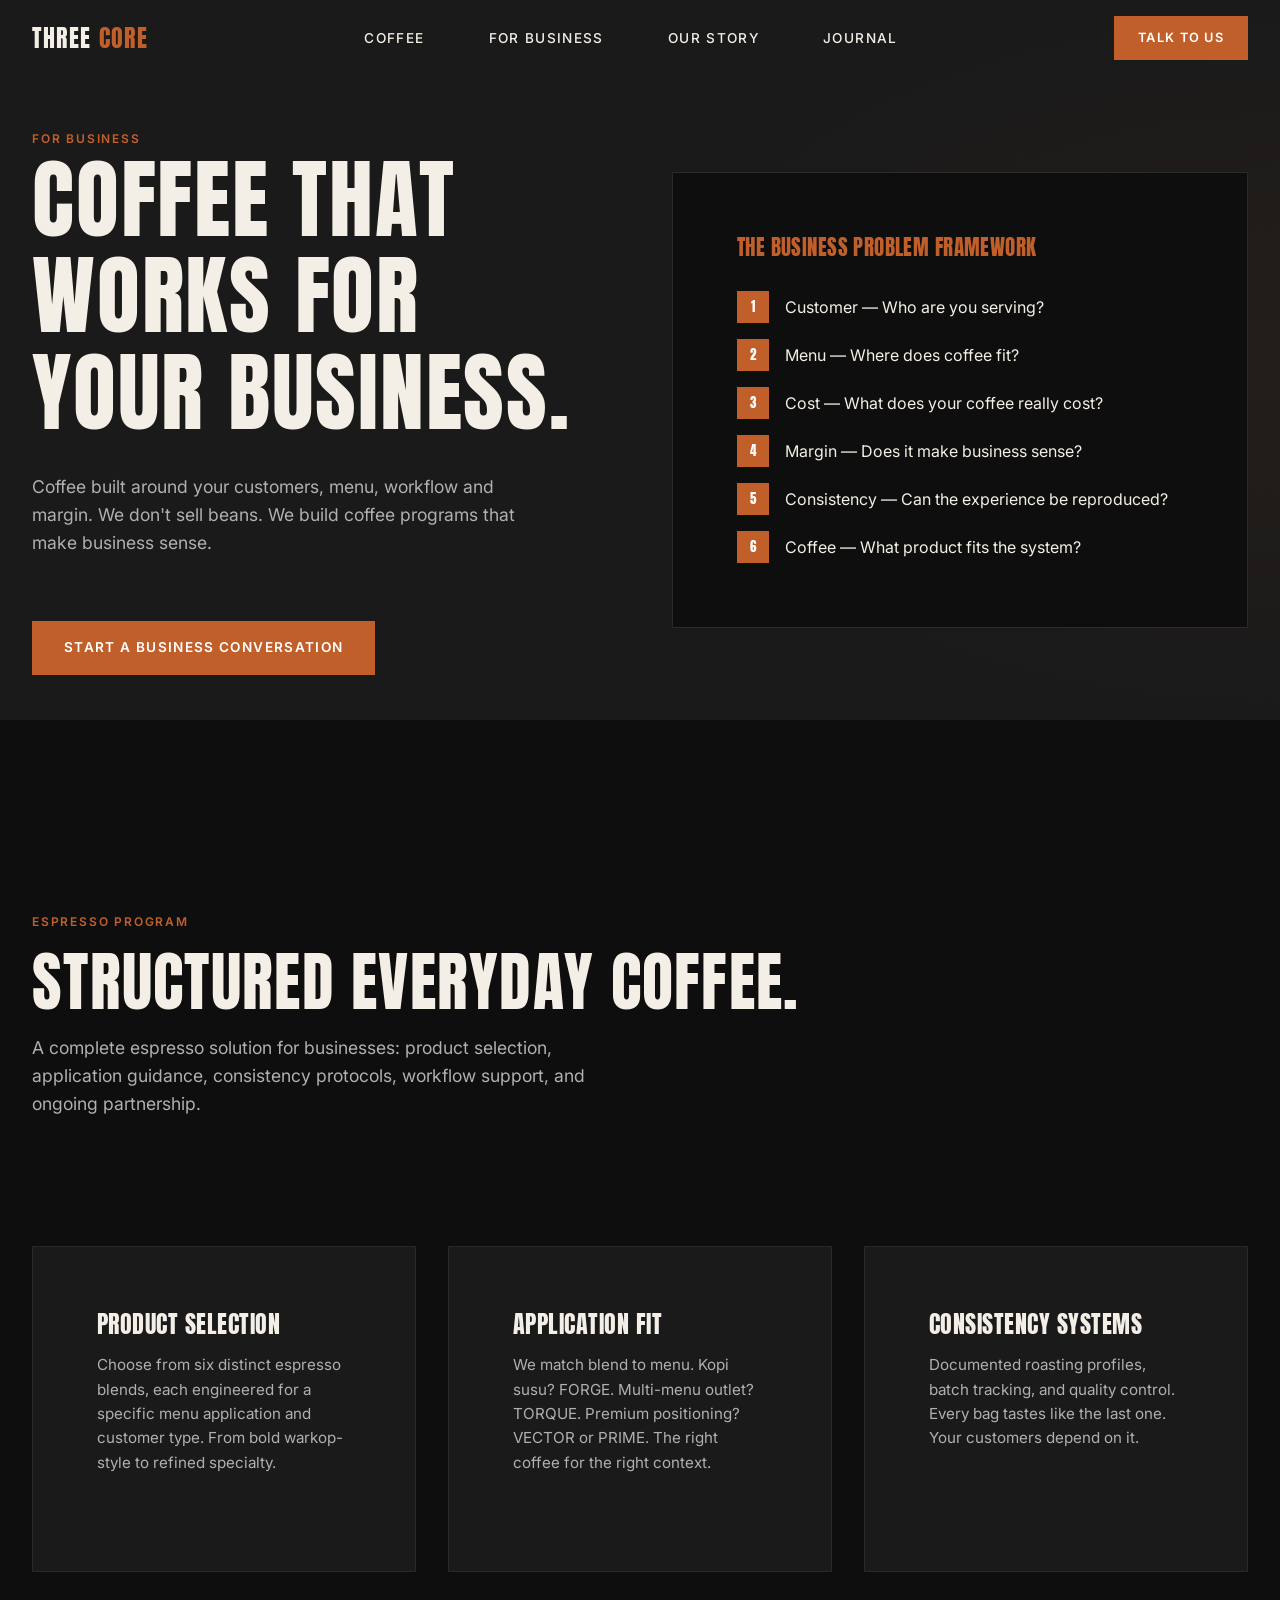
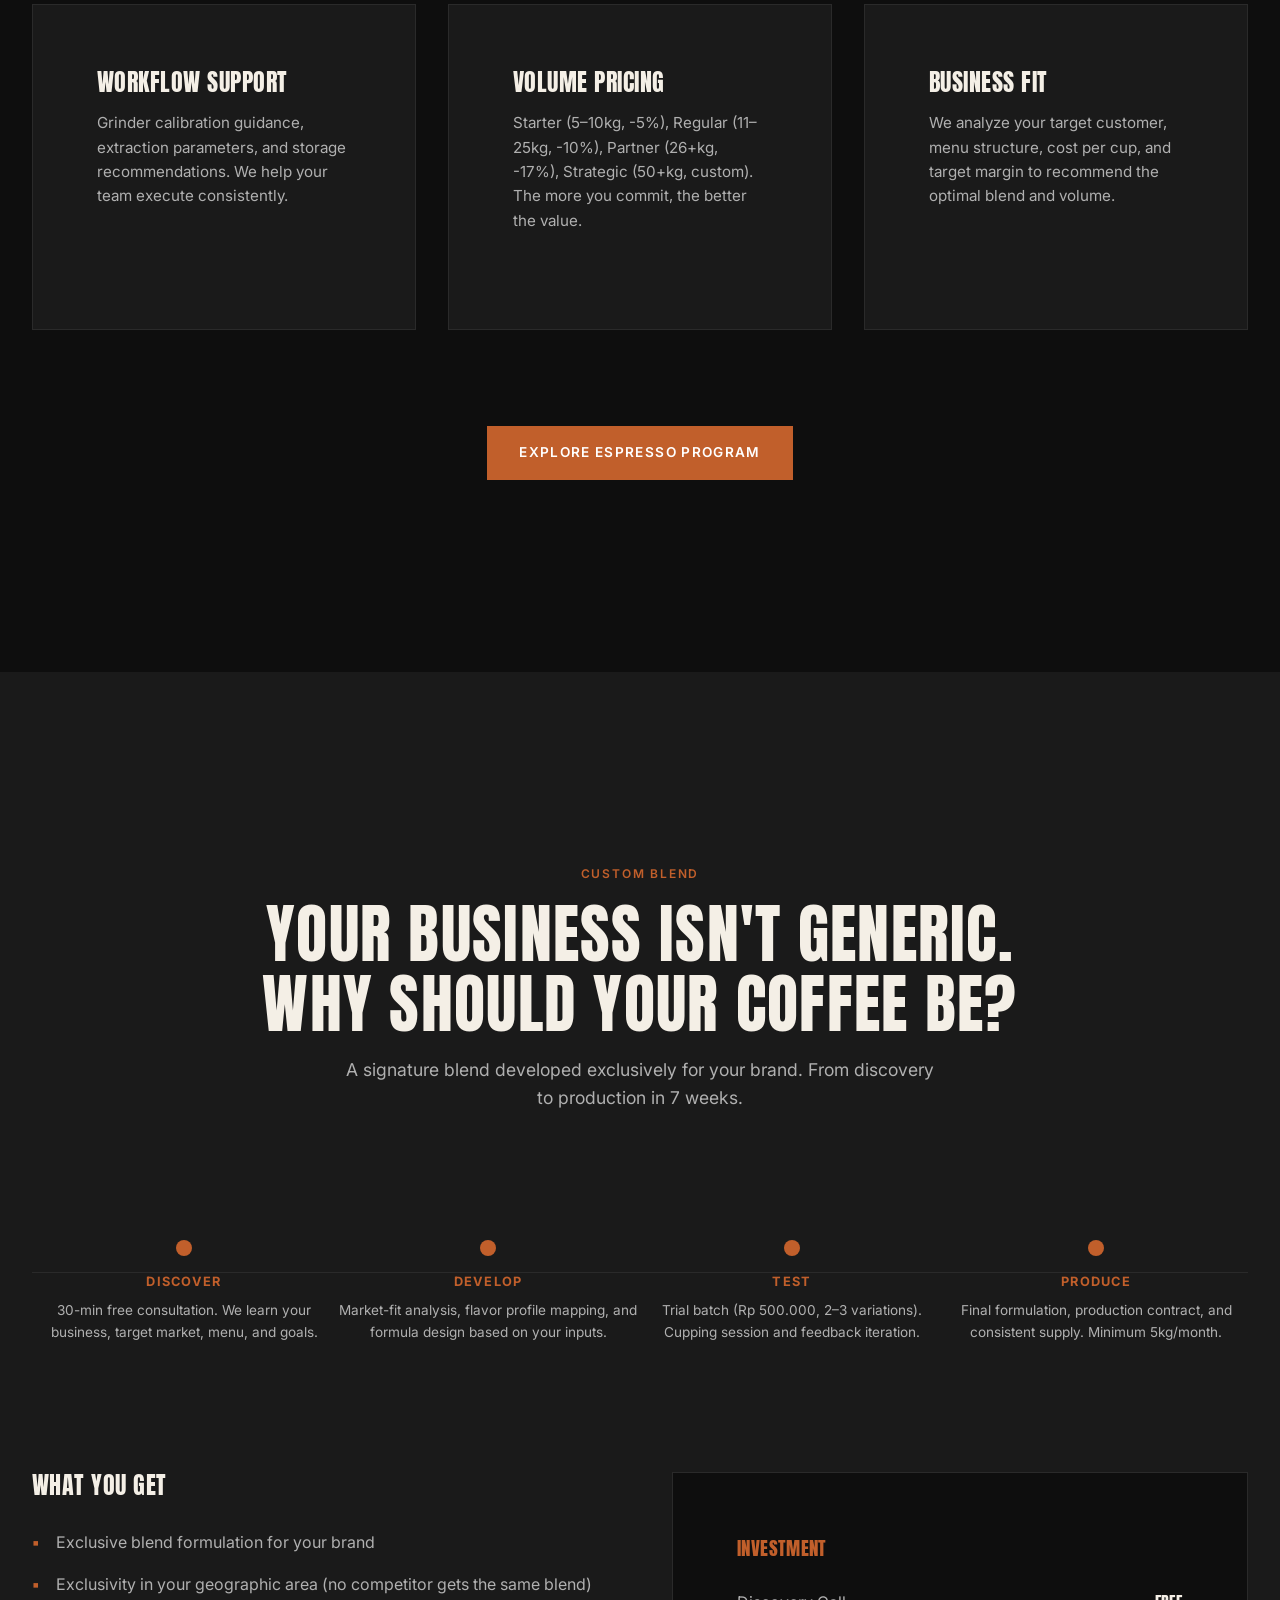
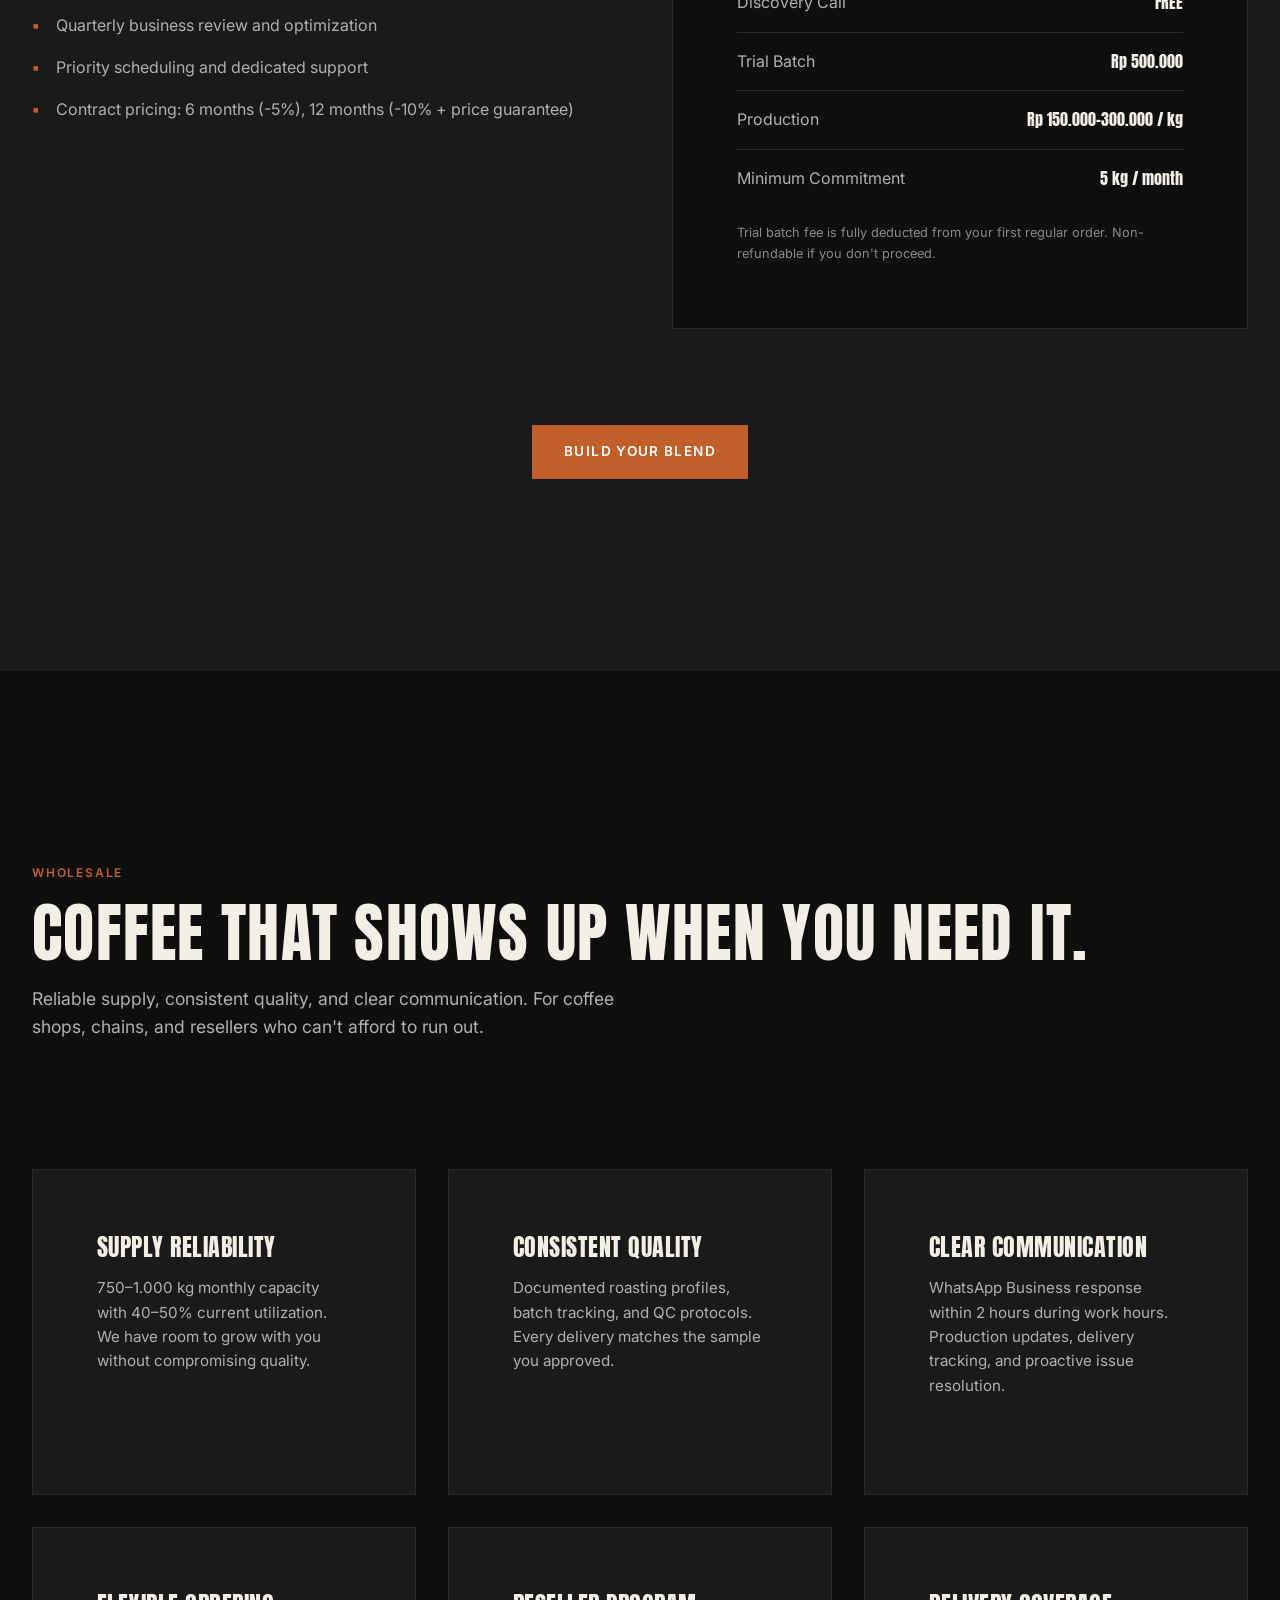
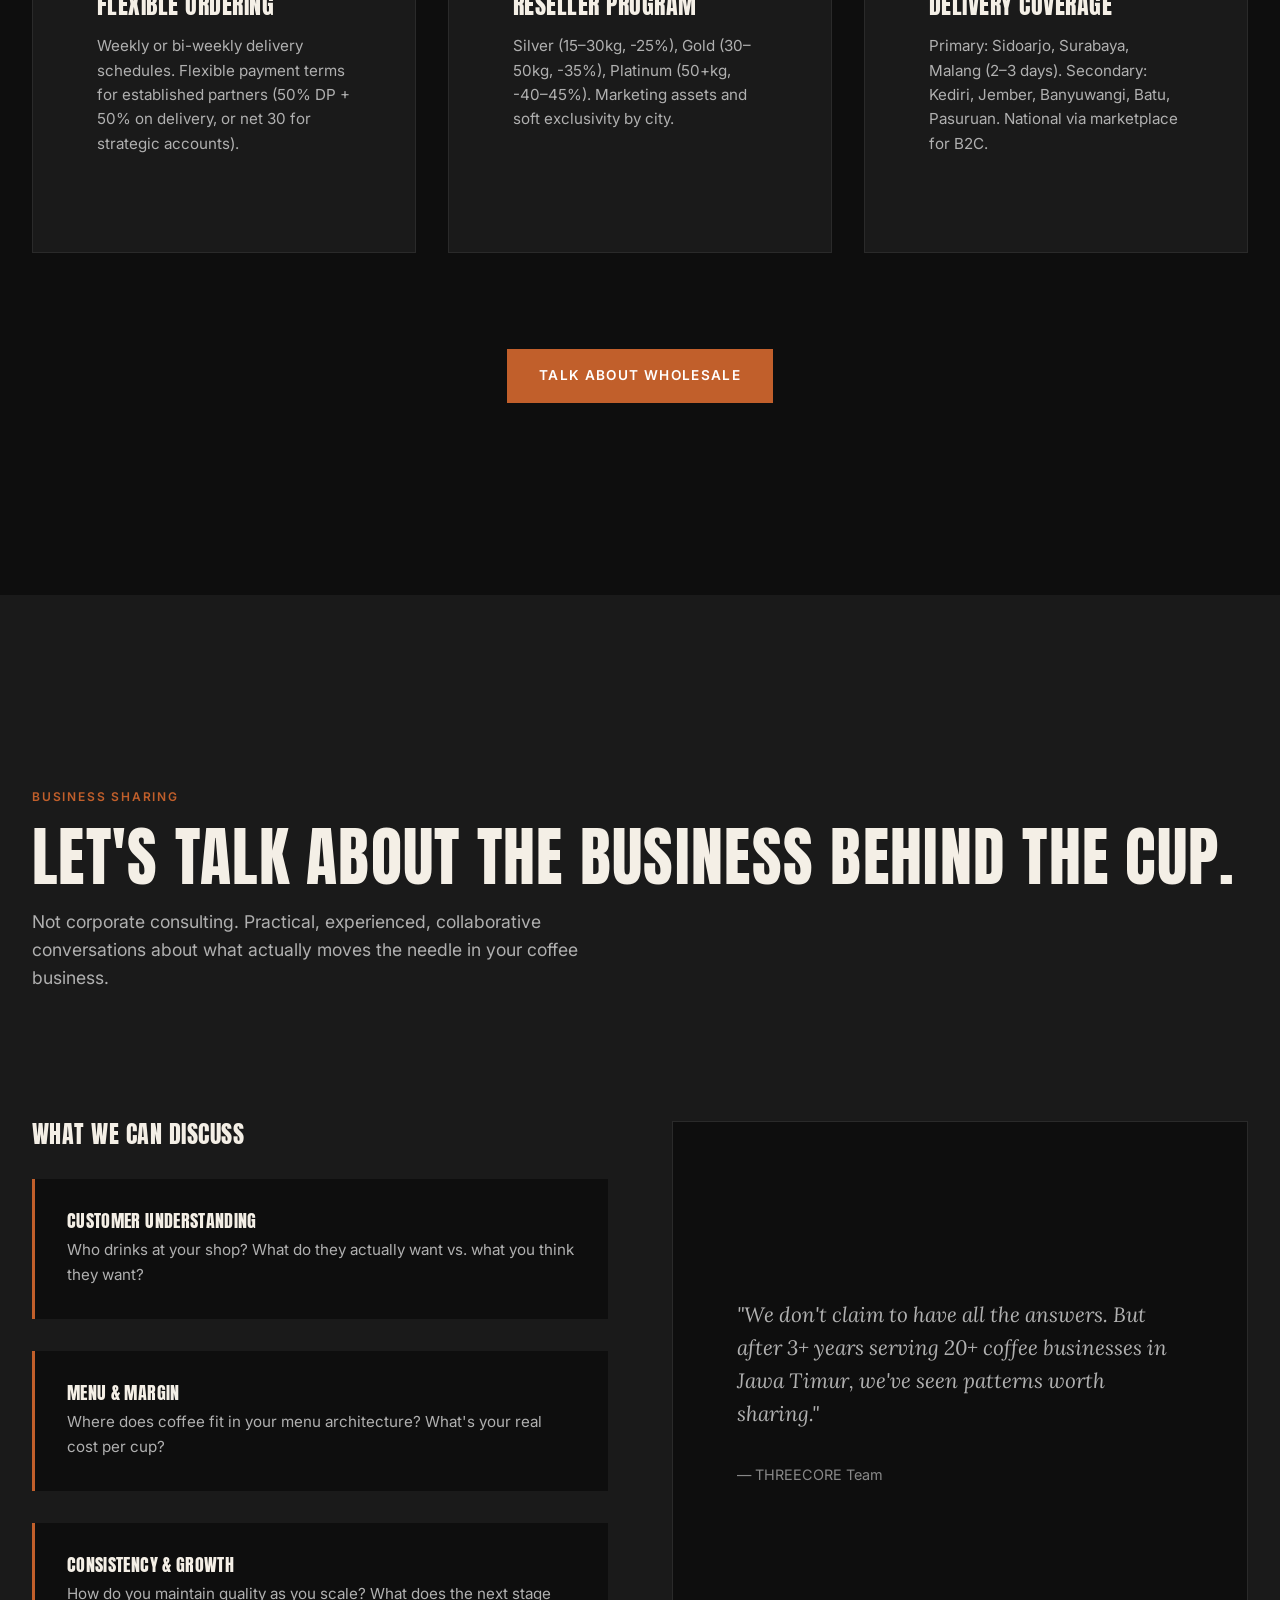
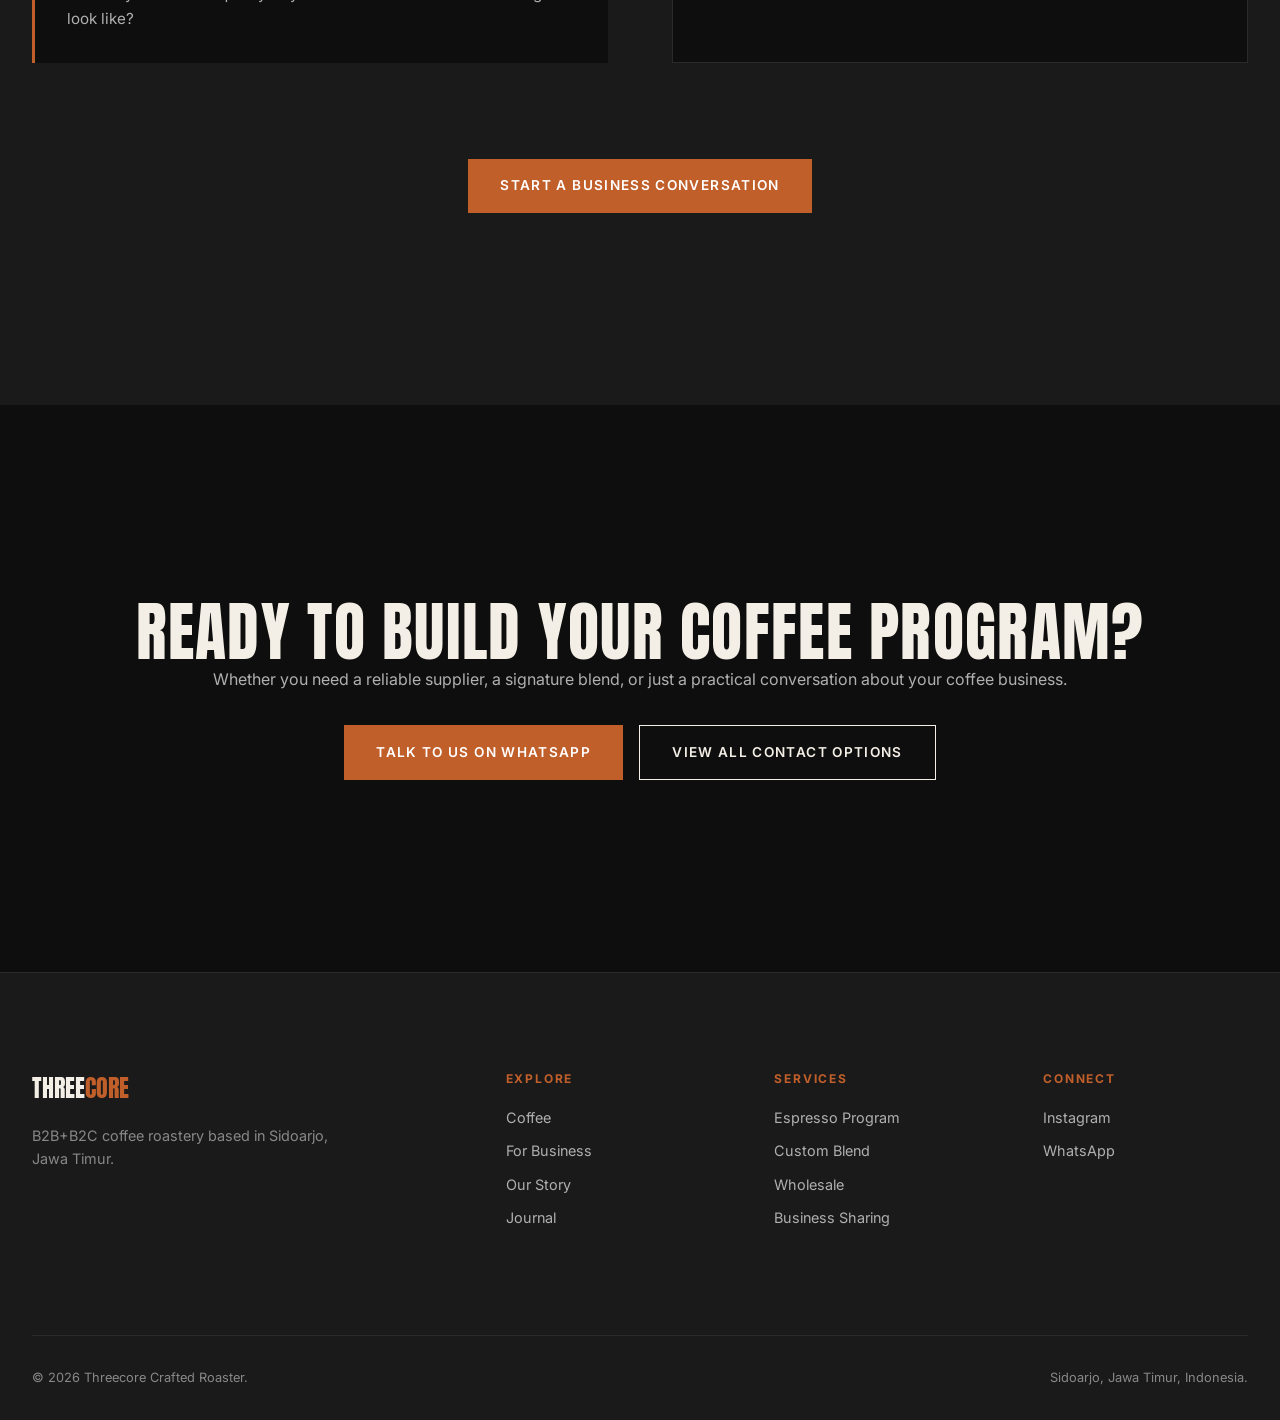
==== business.html @ 6f87ea41 "Add files via upload" ====
<!DOCTYPE html>
<html lang="id">
<head>
  <meta charset="UTF-8">
  <meta name="viewport" content="width=device-width, initial-scale=1.0">
  <meta name="description" content="THREECORE for Business: espresso programs, custom blends, wholesale, and business sharing. Coffee built around your customers, menu, and margin.">
  <title>For Business — THREECORE Crafted Roaster</title>
  <link rel="stylesheet" href="css/style.css">
</head>
<body>

  <nav class="nav">
    <div class="nav-inner">
      <a href="index.html" class="nav-logo">THREE<span>CORE</span></a>
      <ul class="nav-links">
        <li><a href="coffee.html">Coffee</a></li>
        <li><a href="business.html" class="active">For Business</a></li>
        <li><a href="story.html">Our Story</a></li>
        <li><a href="journal.html">Journal</a></li>
      </ul>
      <a href="contact.html" class="nav-cta">Talk to Us</a>
      <button class="nav-mobile-toggle" aria-label="Open menu">☰</button>
    </div>
  </nav>

  <div class="mobile-menu">
    <button class="mobile-close" aria-label="Close menu">✕</button>
    <a href="coffee.html">Coffee</a>
    <a href="business.html">For Business</a>
    <a href="story.html">Our Story</a>
    <a href="journal.html">Journal</a>
    <a href="contact.html">Talk to Us</a>
  </div>

  <section class="business-hero" style="min-height: 80vh; padding-top: 80px;">
    <div class="container">
      <div class="grid-2" style="align-items:center;">
        <div class="reveal">
          <span class="label">For Business</span>
          <h1 style="font-size: clamp(2.5rem, 7vw, 5.5rem); margin-bottom: var(--space-md);">COFFEE THAT WORKS FOR YOUR BUSINESS.</h1>
          <p style="color: var(--tcr-gray-light); font-size: 1.1rem; margin-bottom: var(--space-lg); max-width: 500px;">
            Coffee built around your customers, menu, workflow and margin. We don't sell beans. We build coffee programs that make business sense.
          </p>
          <a href="https://wa.me/6281234567890?text=Hi%20Threecore%2C%20I%20run%20a%20business%20and%20want%20to%20discuss%20coffee" class="btn btn-primary" target="_blank">Start a Business Conversation</a>
        </div>
        <div class="reveal reveal-delay-2">
          <div style="padding: var(--space-lg); background: var(--tcr-black); border: 1px solid var(--tcr-charcoal);">
            <h3 style="font-size: 1.3rem; margin-bottom: var(--space-md); color: var(--tcr-copper);">The Business Problem Framework</h3>
            <div style="display:flex; flex-direction:column; gap: var(--space-sm);">
              <div style="display:flex; align-items:center; gap: var(--space-sm);">
                <div style="width: 32px; height: 32px; background: var(--tcr-copper); display:flex; align-items:center; justify-content:center; font-family: var(--font-display); color: white; font-size: 0.8rem;">1</div>
                <span style="color: var(--tcr-cream);">Customer — Who are you serving?</span>
              </div>
              <div style="display:flex; align-items:center; gap: var(--space-sm);">
                <div style="width: 32px; height: 32px; background: var(--tcr-copper); display:flex; align-items:center; justify-content:center; font-family: var(--font-display); color: white; font-size: 0.8rem;">2</div>
                <span style="color: var(--tcr-cream);">Menu — Where does coffee fit?</span>
              </div>
              <div style="display:flex; align-items:center; gap: var(--space-sm);">
                <div style="width: 32px; height: 32px; background: var(--tcr-copper); display:flex; align-items:center; justify-content:center; font-family: var(--font-display); color: white; font-size: 0.8rem;">3</div>
                <span style="color: var(--tcr-cream);">Cost — What does your coffee really cost?</span>
              </div>
              <div style="display:flex; align-items:center; gap: var(--space-sm);">
                <div style="width: 32px; height: 32px; background: var(--tcr-copper); display:flex; align-items:center; justify-content:center; font-family: var(--font-display); color: white; font-size: 0.8rem;">4</div>
                <span style="color: var(--tcr-cream);">Margin — Does it make business sense?</span>
              </div>
              <div style="display:flex; align-items:center; gap: var(--space-sm);">
                <div style="width: 32px; height: 32px; background: var(--tcr-copper); display:flex; align-items:center; justify-content:center; font-family: var(--font-display); color: white; font-size: 0.8rem;">5</div>
                <span style="color: var(--tcr-cream);">Consistency — Can the experience be reproduced?</span>
              </div>
              <div style="display:flex; align-items:center; gap: var(--space-sm);">
                <div style="width: 32px; height: 32px; background: var(--tcr-copper); display:flex; align-items:center; justify-content:center; font-family: var(--font-display); color: white; font-size: 0.8rem;">6</div>
                <span style="color: var(--tcr-cream);">Coffee — What product fits the system?</span>
              </div>
            </div>
          </div>
        </div>
      </div>
    </div>
  </section>

  <section class="framework-section" id="espresso-program">
    <div class="container">
      <div class="section-header reveal">
        <span class="label">Espresso Program</span>
        <h2>STRUCTURED EVERYDAY COFFEE.</h2>
        <p>A complete espresso solution for businesses: product selection, application guidance, consistency protocols, workflow support, and ongoing partnership.</p>
      </div>
      <div class="grid-3">
        <div class="service-card reveal">
          <h3>Product Selection</h3>
          <p>Choose from six distinct espresso blends, each engineered for a specific menu application and customer type. From bold warkop-style to refined specialty.</p>
        </div>
        <div class="service-card reveal reveal-delay-1">
          <h3>Application Fit</h3>
          <p>We match blend to menu. Kopi susu? FORGE. Multi-menu outlet? TORQUE. Premium positioning? VECTOR or PRIME. The right coffee for the right context.</p>
        </div>
        <div class="service-card reveal reveal-delay-2">
          <h3>Consistency Systems</h3>
          <p>Documented roasting profiles, batch tracking, and quality control. Every bag tastes like the last one. Your customers depend on it.</p>
        </div>
        <div class="service-card reveal">
          <h3>Workflow Support</h3>
          <p>Grinder calibration guidance, extraction parameters, and storage recommendations. We help your team execute consistently.</p>
        </div>
        <div class="service-card reveal reveal-delay-1">
          <h3>Volume Pricing</h3>
          <p>Starter (5–10kg, -5%), Regular (11–25kg, -10%), Partner (26+kg, -17%), Strategic (50+kg, custom). The more you commit, the better the value.</p>
        </div>
        <div class="service-card reveal reveal-delay-2">
          <h3>Business Fit</h3>
          <p>We analyze your target customer, menu structure, cost per cup, and target margin to recommend the optimal blend and volume.</p>
        </div>
      </div>
      <div style="text-align:center; margin-top: var(--space-xl);">
        <a href="coffee.html#espresso" class="btn btn-primary">Explore Espresso Program</a>
      </div>
    </div>
  </section>

  <section class="customblend-section" id="custom-blend">
    <div class="container">
      <div class="section-header center reveal">
        <span class="label">Custom Blend</span>
        <h2>YOUR BUSINESS ISN'T GENERIC.<br>WHY SHOULD YOUR COFFEE BE?</h2>
        <p>A signature blend developed exclusively for your brand. From discovery to production in 7 weeks.</p>
      </div>
      <div class="process-timeline reveal">
        <div class="process-step">
          <div class="process-step-dot"></div>
          <h5>Discover</h5>
          <p>30-min free consultation. We learn your business, target market, menu, and goals.</p>
        </div>
        <div class="process-step">
          <div class="process-step-dot"></div>
          <h5>Develop</h5>
          <p>Market-fit analysis, flavor profile mapping, and formula design based on your inputs.</p>
        </div>
        <div class="process-step">
          <div class="process-step-dot"></div>
          <h5>Test</h5>
          <p>Trial batch (Rp 500.000, 2–3 variations). Cupping session and feedback iteration.</p>
        </div>
        <div class="process-step">
          <div class="process-step-dot"></div>
          <h5>Produce</h5>
          <p>Final formulation, production contract, and consistent supply. Minimum 5kg/month.</p>
        </div>
      </div>
      <div class="grid-2" style="margin-top: var(--space-2xl);">
        <div class="reveal">
          <h3 style="font-size: 1.5rem; margin-bottom: var(--space-md);">What You Get</h3>
          <ul style="list-style: none; display: flex; flex-direction: column; gap: var(--space-sm);">
            <li style="display: flex; align-items: flex-start; gap: var(--space-sm); color: var(--tcr-gray-light);">
              <span style="color: var(--tcr-copper); font-weight: 700;">▪</span>
              <span>Exclusive blend formulation for your brand</span>
            </li>
            <li style="display: flex; align-items: flex-start; gap: var(--space-sm); color: var(--tcr-gray-light);">
              <span style="color: var(--tcr-copper); font-weight: 700;">▪</span>
              <span>Exclusivity in your geographic area (no competitor gets the same blend)</span>
            </li>
            <li style="display: flex; align-items: flex-start; gap: var(--space-sm); color: var(--tcr-gray-light);">
              <span style="color: var(--tcr-copper); font-weight: 700;">▪</span>
              <span>Quarterly business review and optimization</span>
            </li>
            <li style="display: flex; align-items: flex-start; gap: var(--space-sm); color: var(--tcr-gray-light);">
              <span style="color: var(--tcr-copper); font-weight: 700;">▪</span>
              <span>Priority scheduling and dedicated support</span>
            </li>
            <li style="display: flex; align-items: flex-start; gap: var(--space-sm); color: var(--tcr-gray-light);">
              <span style="color: var(--tcr-copper); font-weight: 700;">▪</span>
              <span>Contract pricing: 6 months (-5%), 12 months (-10% + price guarantee)</span>
            </li>
          </ul>
        </div>
        <div class="reveal reveal-delay-1">
          <div style="padding: var(--space-lg); background: var(--tcr-black); border: 1px solid var(--tcr-charcoal);">
            <h4 style="font-size: 1.2rem; margin-bottom: var(--space-sm); color: var(--tcr-copper);">Investment</h4>
            <div style="margin-bottom: var(--space-sm);">
              <div style="display:flex; justify-content:space-between; padding: var(--space-sm) 0; border-bottom: 1px solid var(--tcr-charcoal);">
                <span style="color: var(--tcr-gray-light);">Discovery Call</span>
                <span style="font-family: var(--font-display); color: var(--tcr-cream);">FREE</span>
              </div>
              <div style="display:flex; justify-content:space-between; padding: var(--space-sm) 0; border-bottom: 1px solid var(--tcr-charcoal);">
                <span style="color: var(--tcr-gray-light);">Trial Batch</span>
                <span style="font-family: var(--font-display); color: var(--tcr-cream);">Rp 500.000</span>
              </div>
              <div style="display:flex; justify-content:space-between; padding: var(--space-sm) 0; border-bottom: 1px solid var(--tcr-charcoal);">
                <span style="color: var(--tcr-gray-light);">Production</span>
                <span style="font-family: var(--font-display); color: var(--tcr-cream);">Rp 150.000–300.000 / kg</span>
              </div>
              <div style="display:flex; justify-content:space-between; padding: var(--space-sm) 0;">
                <span style="color: var(--tcr-gray-light);">Minimum Commitment</span>
                <span style="font-family: var(--font-display); color: var(--tcr-cream);">5 kg / month</span>
              </div>
            </div>
            <p style="font-size: 0.8rem; color: var(--tcr-gray);">Trial batch fee is fully deducted from your first regular order. Non-refundable if you don't proceed.</p>
          </div>
        </div>
      </div>
      <div style="text-align:center; margin-top: var(--space-xl);">
        <a href="https://wa.me/6281234567890?text=Hi%20Threecore%2C%20I%20want%20to%20discuss%20custom%20blend" class="btn btn-primary" target="_blank">Build Your Blend</a>
      </div>
    </div>
  </section>

  <section class="framework-section" id="wholesale">
    <div class="container">
      <div class="section-header reveal">
        <span class="label">Wholesale</span>
        <h2>COFFEE THAT SHOWS UP WHEN YOU NEED IT.</h2>
        <p>Reliable supply, consistent quality, and clear communication. For coffee shops, chains, and resellers who can't afford to run out.</p>
      </div>
      <div class="grid-3">
        <div class="service-card reveal">
          <h3>Supply Reliability</h3>
          <p>750–1.000 kg monthly capacity with 40–50% current utilization. We have room to grow with you without compromising quality.</p>
        </div>
        <div class="service-card reveal reveal-delay-1">
          <h3>Consistent Quality</h3>
          <p>Documented roasting profiles, batch tracking, and QC protocols. Every delivery matches the sample you approved.</p>
        </div>
        <div class="service-card reveal reveal-delay-2">
          <h3>Clear Communication</h3>
          <p>WhatsApp Business response within 2 hours during work hours. Production updates, delivery tracking, and proactive issue resolution.</p>
        </div>
        <div class="service-card reveal">
          <h3>Flexible Ordering</h3>
          <p>Weekly or bi-weekly delivery schedules. Flexible payment terms for established partners (50% DP + 50% on delivery, or net 30 for strategic accounts).</p>
        </div>
        <div class="service-card reveal reveal-delay-1">
          <h3>Reseller Program</h3>
          <p>Silver (15–30kg, -25%), Gold (30–50kg, -35%), Platinum (50+kg, -40–45%). Marketing assets and soft exclusivity by city.</p>
        </div>
        <div class="service-card reveal reveal-delay-2">
          <h3>Delivery Coverage</h3>
          <p>Primary: Sidoarjo, Surabaya, Malang (2–3 days). Secondary: Kediri, Jember, Banyuwangi, Batu, Pasuruan. National via marketplace for B2C.</p>
        </div>
      </div>
      <div style="text-align:center; margin-top: var(--space-xl);">
        <a href="https://wa.me/6281234567890?text=Hi%20Threecore%2C%20I%20want%20to%20discuss%20wholesale" class="btn btn-primary" target="_blank">Talk About Wholesale</a>
      </div>
    </div>
  </section>

  <section class="framework-section" style="background: var(--tcr-black-soft);" id="business-sharing">
    <div class="container">
      <div class="section-header reveal">
        <span class="label">Business Sharing</span>
        <h2>LET'S TALK ABOUT THE BUSINESS BEHIND THE CUP.</h2>
        <p>Not corporate consulting. Practical, experienced, collaborative conversations about what actually moves the needle in your coffee business.</p>
      </div>
      <div class="grid-2">
        <div class="reveal">
          <h3 style="font-size: 1.5rem; margin-bottom: var(--space-md);">What We Can Discuss</h3>
          <div style="display:flex; flex-direction:column; gap: var(--space-md);">
            <div style="padding: var(--space-md); background: var(--tcr-black); border-left: 3px solid var(--tcr-copper);">
              <h4 style="font-size: 1.1rem; margin-bottom: 0.5rem;">Customer Understanding</h4>
              <p style="color: var(--tcr-gray-light); font-size: 0.95rem;">Who drinks at your shop? What do they actually want vs. what you think they want?</p>
            </div>
            <div style="padding: var(--space-md); background: var(--tcr-black); border-left: 3px solid var(--tcr-copper);">
              <h4 style="font-size: 1.1rem; margin-bottom: 0.5rem;">Menu & Margin</h4>
              <p style="color: var(--tcr-gray-light); font-size: 0.95rem;">Where does coffee fit in your menu architecture? What's your real cost per cup?</p>
            </div>
            <div style="padding: var(--space-md); background: var(--tcr-black); border-left: 3px solid var(--tcr-copper);">
              <h4 style="font-size: 1.1rem; margin-bottom: 0.5rem;">Consistency & Growth</h4>
              <p style="color: var(--tcr-gray-light); font-size: 0.95rem;">How do you maintain quality as you scale? What does the next stage look like?</p>
            </div>
          </div>
        </div>
        <div class="reveal reveal-delay-1">
          <div style="padding: var(--space-lg); background: var(--tcr-black); border: 1px solid var(--tcr-charcoal); height: 100%; display: flex; flex-direction: column; justify-content: center;">
            <p class="font-accent" style="font-size: 1.3rem; color: var(--tcr-gray-light); margin-bottom: var(--space-md);">
              "We don't claim to have all the answers. But after 3+ years serving 20+ coffee businesses in Jawa Timur, we've seen patterns worth sharing."
            </p>
            <p style="color: var(--tcr-gray); font-size: 0.9rem;">— THREECORE Team</p>
          </div>
        </div>
      </div>
      <div style="text-align:center; margin-top: var(--space-xl);">
        <a href="https://wa.me/6281234567890?text=Hi%20Threecore%2C%20I%20want%20to%20have%20a%20business%20sharing%20conversation" class="btn btn-primary" target="_blank">Start a Business Conversation</a>
      </div>
    </div>
  </section>

  <section class="contact-section section-sm">
    <div class="container" style="text-align:center;">
      <h2 class="reveal">READY TO BUILD YOUR COFFEE PROGRAM?</h2>
      <p class="reveal" style="color: var(--tcr-gray-light); margin-bottom: var(--space-md);">Whether you need a reliable supplier, a signature blend, or just a practical conversation about your coffee business.</p>
      <div class="btn-group reveal" style="justify-content:center;">
        <a href="https://wa.me/6281234567890?text=Hi%20Threecore%2C%20I%20run%20a%20business" class="btn btn-primary" target="_blank">Talk to Us on WhatsApp</a>
        <a href="contact.html" class="btn btn-secondary">View All Contact Options</a>
      </div>
    </div>
  </section>

  <footer class="footer">
    <div class="container">
      <div class="footer-grid">
        <div>
          <div class="footer-brand">THREE<span>CORE</span></div>
          <p class="footer-desc">B2B+B2C coffee roastery based in Sidoarjo, Jawa Timur.</p>
        </div>
        <div class="footer-col">
          <h5>Explore</h5>
          <ul>
            <li><a href="coffee.html">Coffee</a></li>
            <li><a href="business.html">For Business</a></li>
            <li><a href="story.html">Our Story</a></li>
            <li><a href="journal.html">Journal</a></li>
          </ul>
        </div>
        <div class="footer-col">
          <h5>Services</h5>
          <ul>
            <li><a href="business.html#espresso-program">Espresso Program</a></li>
            <li><a href="business.html#custom-blend">Custom Blend</a></li>
            <li><a href="business.html#wholesale">Wholesale</a></li>
            <li><a href="business.html#business-sharing">Business Sharing</a></li>
          </ul>
        </div>
        <div class="footer-col">
          <h5>Connect</h5>
          <ul>
            <li><a href="https://instagram.com/threecoreroaster" target="_blank">Instagram</a></li>
            <li><a href="https://wa.me/6281234567890" target="_blank">WhatsApp</a></li>
          </ul>
        </div>
      </div>
      <div class="footer-bottom">
        <p>© 2026 Threecore Crafted Roaster.</p>
        <p>Sidoarjo, Jawa Timur, Indonesia.</p>
      </div>
    </div>
  </footer>

  <script src="js/main.js"></script>
</body>
</html>
---- css/style.css ----
/* ============================================
   THREECORE — DESIGN SYSTEM
   ============================================ */

@import url('https://fonts.googleapis.com/css2?family=Anton&family=Inter:wght@300;400;500;600;700&family=Lora:ital,wght@0,400;1,400&display=swap');

:root {
  --tcr-black: #0E0E0E;
  --tcr-black-soft: #1a1a1a;
  --tcr-charcoal: #2a2a2a;
  --tcr-copper: #C15F2B;
  --tcr-copper-light: #d97a4a;
  --tcr-cream: #F4EFE6;
  --tcr-cream-dark: #e8e0d0;
  --tcr-white: #FFFFFF;
  --tcr-gray: #888888;
  --tcr-gray-light: #b0b0b0;
  --font-display: 'Anton', sans-serif;
  --font-body: 'Inter', sans-serif;
  --font-accent: 'Lora', serif;
  --space-xs: 0.5rem;
  --space-sm: 1rem;
  --space-md: 2rem;
  --space-lg: 4rem;
  --space-xl: 6rem;
  --space-2xl: 8rem;
  --space-3xl: 12rem;
  --ease-smooth: cubic-bezier(0.25, 0.46, 0.45, 0.94);
  --ease-power: cubic-bezier(0.76, 0, 0.24, 1);
  --duration-fast: 0.3s;
  --duration-medium: 0.6s;
  --duration-slow: 1s;
}

*, *::before, *::after { margin: 0; padding: 0; box-sizing: border-box; }
html { scroll-behavior: smooth; font-size: 16px; }
body {
  font-family: var(--font-body);
  background-color: var(--tcr-black);
  color: var(--tcr-cream);
  line-height: 1.6;
  overflow-x: hidden;
  -webkit-font-smoothing: antialiased;
  -moz-osx-font-smoothing: grayscale;
}
::selection { background: var(--tcr-copper); color: var(--tcr-white); }

h1, h2, h3, h4, .font-display {
  font-family: var(--font-display);
  text-transform: uppercase;
  letter-spacing: 0.02em;
  line-height: 1.1;
  font-weight: 400;
}
h1 { font-size: clamp(2.5rem, 8vw, 6rem); }
h2 { font-size: clamp(2rem, 5vw, 4rem); }
h3 { font-size: clamp(1.5rem, 3vw, 2.5rem); }
h4 { font-size: clamp(1.2rem, 2vw, 1.8rem); }
.font-accent { font-family: var(--font-accent); font-style: italic; }
.text-copper { color: var(--tcr-copper); }
.text-cream { color: var(--tcr-cream); }
.text-gray { color: var(--tcr-gray); }
.label {
  font-family: var(--font-body);
  font-size: 0.75rem;
  font-weight: 600;
  text-transform: uppercase;
  letter-spacing: 0.15em;
  color: var(--tcr-copper);
}

.container { width: 100%; max-width: 1400px; margin: 0 auto; padding: 0 var(--space-md); }
.container-narrow { max-width: 1000px; }
.section { position: relative; padding: var(--space-3xl) 0; }
.section-sm { padding: var(--space-xl) 0; }
.grid-2 { display: grid; grid-template-columns: 1fr 1fr; gap: var(--space-lg); }
.grid-3 { display: grid; grid-template-columns: repeat(3, 1fr); gap: var(--space-md); }
.flex { display: flex; }
.flex-col { flex-direction: column; }
.items-center { align-items: center; }
.justify-between { justify-content: space-between; }
.gap-sm { gap: var(--space-sm); }
.gap-md { gap: var(--space-md); }

/* Navigation */
.nav {
  position: fixed; top: 0; left: 0; width: 100%; z-index: 1000;
  padding: var(--space-sm) var(--space-md);
  transition: background var(--duration-fast) var(--ease-smooth), backdrop-filter var(--duration-fast) var(--ease-smooth);
}
.nav.scrolled {
  background: rgba(14, 14, 14, 0.9);
  backdrop-filter: blur(20px);
  -webkit-backdrop-filter: blur(20px);
}
.nav-inner { display: flex; justify-content: space-between; align-items: center; max-width: 1400px; margin: 0 auto; }
.nav-logo {
  font-family: var(--font-display); font-size: 1.5rem; color: var(--tcr-cream);
  text-decoration: none; letter-spacing: 0.05em; display: flex; align-items: center; gap: 0.5rem;
}
.nav-logo span { color: var(--tcr-copper); }
.nav-links { display: flex; gap: var(--space-lg); list-style: none; }
.nav-links a {
  font-family: var(--font-body); font-size: 0.85rem; font-weight: 500;
  text-transform: uppercase; letter-spacing: 0.1em; color: var(--tcr-cream);
  text-decoration: none; position: relative; padding: 0.5rem 0;
  transition: color var(--duration-fast);
}
.nav-links a::after {
  content: ''; position: absolute; bottom: 0; left: 0; width: 0; height: 2px;
  background: var(--tcr-copper); transition: width var(--duration-medium) var(--ease-power);
}
.nav-links a:hover::after, .nav-links a.active::after { width: 100%; }
.nav-links a:hover { color: var(--tcr-copper); }
.nav-cta {
  font-family: var(--font-body); font-size: 0.8rem; font-weight: 600;
  text-transform: uppercase; letter-spacing: 0.1em; padding: 0.75rem 1.5rem;
  background: var(--tcr-copper); color: var(--tcr-white); text-decoration: none;
  border: none; cursor: pointer; transition: background var(--duration-fast), transform var(--duration-fast);
}
.nav-cta:hover { background: var(--tcr-copper-light); transform: translateY(-2px); }
.nav-mobile-toggle { display: none; background: none; border: none; color: var(--tcr-cream); font-size: 1.5rem; cursor: pointer; }

/* Buttons */
.btn {
  display: inline-flex; align-items: center; justify-content: center; gap: 0.5rem;
  font-family: var(--font-body); font-size: 0.85rem; font-weight: 600;
  text-transform: uppercase; letter-spacing: 0.1em; padding: 1rem 2rem;
  text-decoration: none; border: none; cursor: pointer;
  transition: all var(--duration-fast) var(--ease-smooth); position: relative; overflow: hidden;
}
.btn-primary { background: var(--tcr-copper); color: var(--tcr-white); }
.btn-primary:hover { background: var(--tcr-copper-light); transform: translateY(-2px); box-shadow: 0 10px 30px rgba(193, 95, 43, 0.3); }
.btn-secondary { background: transparent; color: var(--tcr-cream); border: 1px solid var(--tcr-cream); }
.btn-secondary:hover { background: var(--tcr-cream); color: var(--tcr-black); }
.btn-ghost { background: transparent; color: var(--tcr-cream); padding: 0.75rem 0; border-bottom: 2px solid var(--tcr-copper); }
.btn-ghost:hover { color: var(--tcr-copper); }
.btn-group { display: flex; gap: var(--space-sm); flex-wrap: wrap; }

/* Hero */
.hero {
  min-height: 100vh; display: flex; align-items: center; justify-content: center;
  position: relative; overflow: hidden; background: var(--tcr-black);
}
.hero-bg {
  position: absolute; inset: 0;
  background: radial-gradient(ellipse at 30% 50%, rgba(193, 95, 43, 0.08) 0%, transparent 60%),
              radial-gradient(ellipse at 70% 80%, rgba(193, 95, 43, 0.05) 0%, transparent 50%);
  pointer-events: none;
}
.hero-content { text-align: center; max-width: 900px; padding: var(--space-md); position: relative; z-index: 2; }
.hero-headline { font-size: clamp(3rem, 12vw, 9rem); line-height: 0.95; margin-bottom: var(--space-md); }
.hero-subline { font-family: var(--font-accent); font-style: italic; font-size: clamp(1rem, 2vw, 1.5rem); color: var(--tcr-gray-light); margin-bottom: var(--space-lg); }
.hero-formula {
  position: absolute; bottom: var(--space-lg); left: 50%; transform: translateX(-50%);
  font-family: var(--font-display); font-size: clamp(0.8rem, 1.5vw, 1.2rem); letter-spacing: 0.2em; color: var(--tcr-gray);
}

/* Philosophy */
.philosophy {
  min-height: 100vh; display: flex; align-items: center; justify-content: center;
  background: var(--tcr-black-soft); position: relative; overflow: hidden;
}
.philosophy-bg {
  position: absolute; inset: 0;
  background: radial-gradient(circle at 50% 50%, rgba(193, 95, 43, 0.06) 0%, transparent 70%);
}
.philosophy-content { text-align: center; max-width: 1000px; padding: var(--space-md); }
.philosophy-headline { font-size: clamp(2rem, 6vw, 5rem); margin-bottom: var(--space-xl); }
.philosophy-step {
  font-family: var(--font-accent); font-style: italic; font-size: clamp(1.2rem, 3vw, 2.5rem);
  color: var(--tcr-gray-light); margin-bottom: var(--space-md);
}
.philosophy-formula {
  font-family: var(--font-display); font-size: clamp(1.5rem, 4vw, 3rem);
  color: var(--tcr-copper); margin-top: var(--space-xl); letter-spacing: 0.1em;
}

/* Split Section */
.split-section { padding: var(--space-3xl) 0; background: var(--tcr-black); }
.split-grid { display: grid; grid-template-columns: 1fr 1fr; gap: 0; border-top: 1px solid var(--tcr-charcoal); border-bottom: 1px solid var(--tcr-charcoal); }
.split-item { padding: var(--space-3xl) var(--space-lg); position: relative; overflow: hidden; }
.split-item:first-child { border-right: 1px solid var(--tcr-charcoal); }
.split-item-bg { position: absolute; inset: 0; background: linear-gradient(135deg, transparent 0%, rgba(193, 95, 43, 0.03) 100%); opacity: 0; transition: opacity var(--duration-medium); }
.split-item:hover .split-item-bg { opacity: 1; }
.split-label { margin-bottom: var(--space-sm); }
.split-headline { font-size: clamp(1.8rem, 4vw, 3.5rem); margin-bottom: var(--space-md); }
.split-body { color: var(--tcr-gray-light); font-size: 1.1rem; max-width: 400px; margin-bottom: var(--space-md); }
.split-pain { font-family: var(--font-accent); font-style: italic; color: var(--tcr-gray); margin-bottom: var(--space-sm); }
.split-desire { color: var(--tcr-cream); font-weight: 500; margin-bottom: var(--space-lg); }

/* Espresso Section */
.espresso-section { background: var(--tcr-black); padding: var(--space-3xl) 0; }
.section-header { margin-bottom: var(--space-2xl); }
.section-header.center { text-align: center; }
.section-header .label { margin-bottom: var(--space-sm); display: block; }
.section-header h2 { margin-bottom: var(--space-sm); }
.section-header p { color: var(--tcr-gray-light); font-size: 1.1rem; max-width: 600px; }
.section-header.center p { margin: 0 auto; }

/* Product Card */
.product-card {
  background: var(--tcr-black-soft); border: 1px solid var(--tcr-charcoal); padding: var(--space-md);
  position: relative; overflow: hidden; transition: all var(--duration-medium) var(--ease-smooth);
  display: flex; flex-direction: column; height: 100%;
}
.product-card:hover { border-color: var(--tcr-copper); transform: translateY(-4px); box-shadow: 0 20px 40px rgba(0,0,0,0.4); }
.product-card-number { font-family: var(--font-display); font-size: 0.75rem; color: var(--tcr-copper); margin-bottom: var(--space-sm); letter-spacing: 0.1em; }
.product-card-name { font-size: clamp(1.5rem, 3vw, 2.2rem); margin-bottom: 0.25rem; }
.product-card-tagline { font-family: var(--font-accent); font-style: italic; color: var(--tcr-copper); font-size: 0.95rem; margin-bottom: var(--space-sm); }
.product-card-flavor { display: flex; flex-wrap: wrap; gap: 0.5rem; margin-bottom: var(--space-md); }
.flavor-tag { font-size: 0.7rem; text-transform: uppercase; letter-spacing: 0.1em; padding: 0.25rem 0.75rem; background: var(--tcr-charcoal); color: var(--tcr-gray-light); }
.product-card-reason { margin-bottom: var(--space-sm); flex-grow: 1; }
.product-card-reason h5 { font-family: var(--font-body); font-size: 0.75rem; text-transform: uppercase; letter-spacing: 0.1em; color: var(--tcr-copper); margin-bottom: 0.25rem; font-weight: 600; }
.product-card-reason p { font-size: 0.9rem; color: var(--tcr-gray-light); line-height: 1.5; }
.product-card-meta { display: flex; justify-content: space-between; align-items: center; padding-top: var(--space-sm); border-top: 1px solid var(--tcr-charcoal); margin-bottom: var(--space-sm); }
.meta-item { text-align: center; }
.meta-item span { display: block; font-size: 0.65rem; text-transform: uppercase; letter-spacing: 0.1em; color: var(--tcr-gray); margin-bottom: 0.25rem; }
.meta-item strong { font-family: var(--font-display); font-size: 1rem; color: var(--tcr-cream); }
.product-card-price { font-family: var(--font-display); font-size: 1.1rem; color: var(--tcr-copper); margin-bottom: var(--space-sm); }
.product-card-actions { display: flex; gap: 0.5rem; }
.product-card-actions .btn { flex: 1; padding: 0.75rem; font-size: 0.7rem; }

.espresso-grid { display: grid; grid-template-columns: repeat(3, 1fr); gap: var(--space-md); }

/* Finder */
.finder-section { background: var(--tcr-black-soft); padding: var(--space-3xl) 0; }
.finder-grid { display: grid; grid-template-columns: repeat(3, 1fr); gap: var(--space-sm); margin-top: var(--space-lg); }
.finder-option { padding: var(--space-lg) var(--space-md); background: var(--tcr-black); border: 1px solid var(--tcr-charcoal); text-align: center; cursor: pointer; transition: all var(--duration-fast); }
.finder-option:hover { border-color: var(--tcr-copper); background: var(--tcr-charcoal); }
.finder-option h4 { font-size: 1.5rem; margin-bottom: var(--space-sm); }
.finder-option p { font-size: 0.9rem; color: var(--tcr-gray-light); }

/* Origin */
.origin-section { background: var(--tcr-black); padding: var(--space-3xl) 0; }
.origin-grid { display: grid; grid-template-columns: repeat(2, 1fr); gap: var(--space-md); margin-top: var(--space-lg); }
.origin-card { position: relative; padding: var(--space-lg); background: var(--tcr-black-soft); border: 1px solid var(--tcr-charcoal); overflow: hidden; transition: all var(--duration-medium); }
.origin-card:hover { border-color: var(--tcr-copper); }
.origin-card-flagship { border-color: var(--tcr-copper); background: linear-gradient(135deg, var(--tcr-black-soft) 0%, rgba(193,95,43,0.05) 100%); }
.origin-badge { display: inline-block; font-size: 0.65rem; text-transform: uppercase; letter-spacing: 0.15em; padding: 0.35rem 0.75rem; background: var(--tcr-copper); color: var(--tcr-white); margin-bottom: var(--space-sm); }
.origin-name { font-size: clamp(1.5rem, 3vw, 2.5rem); margin-bottom: var(--space-sm); }
.origin-meta { font-size: 0.85rem; color: var(--tcr-gray); margin-bottom: var(--space-md); }
.origin-notes { display: flex; flex-wrap: wrap; gap: 0.5rem; margin-bottom: var(--space-md); }
.origin-price { font-family: var(--font-display); font-size: 1.2rem; color: var(--tcr-copper); }

/* Business */
.business-hero { min-height: 70vh; display: flex; align-items: center; background: var(--tcr-black-soft); position: relative; overflow: hidden; }
.business-hero::before { content: ''; position: absolute; top: 0; right: 0; width: 50%; height: 100%; background: radial-gradient(ellipse at 100% 50%, rgba(193,95,43,0.06) 0%, transparent 70%); }
.framework-section { background: var(--tcr-black); padding: var(--space-3xl) 0; }
.framework-grid { display: grid; grid-template-columns: repeat(3, 1fr); gap: var(--space-md); margin-top: var(--space-lg); }
.framework-step { padding: var(--space-lg); background: var(--tcr-black-soft); border: 1px solid var(--tcr-charcoal); position: relative; transition: all var(--duration-fast); }
.framework-step:hover { border-color: var(--tcr-copper); }
.framework-step-number { font-family: var(--font-display); font-size: 3rem; color: var(--tcr-copper); opacity: 0.3; line-height: 1; margin-bottom: var(--space-sm); }
.framework-step h4 { font-size: 1.3rem; margin-bottom: var(--space-sm); }
.framework-step p { color: var(--tcr-gray-light); font-size: 0.95rem; }

/* Custom Blend */
.customblend-section { background: var(--tcr-black-soft); padding: var(--space-3xl) 0; }
.process-timeline { display: flex; justify-content: space-between; margin-top: var(--space-2xl); position: relative; }
.process-timeline::before { content: ''; position: absolute; top: 2rem; left: 0; right: 0; height: 1px; background: var(--tcr-charcoal); }
.process-step { text-align: center; flex: 1; position: relative; }
.process-step-dot { width: 1rem; height: 1rem; background: var(--tcr-copper); border-radius: 50%; margin: 0 auto var(--space-sm); position: relative; z-index: 2; }
.process-step h5 { font-family: var(--font-body); font-size: 0.8rem; text-transform: uppercase; letter-spacing: 0.1em; color: var(--tcr-copper); margin-bottom: 0.5rem; }
.process-step p { font-size: 0.85rem; color: var(--tcr-gray-light); }

/* Why */
.why-section { background: var(--tcr-black); padding: var(--space-3xl) 0; }
.why-grid { display: grid; grid-template-columns: repeat(2, 1fr); gap: var(--space-md); margin-top: var(--space-lg); }
.why-item { padding: var(--space-lg); background: var(--tcr-black-soft); border: 1px solid var(--tcr-charcoal); transition: all var(--duration-fast); }
.why-item:hover { border-color: var(--tcr-copper); }
.why-item h4 { font-size: 1.4rem; margin-bottom: var(--space-sm); display: flex; align-items: center; gap: var(--space-sm); }
.why-item h4::before { content: ''; display: inline-block; width: 12px; height: 12px; background: var(--tcr-copper); }
.why-item p { color: var(--tcr-gray-light); font-size: 0.95rem; }

/* Journal */
.journal-section { background: var(--tcr-black-soft); padding: var(--space-3xl) 0; }
.journal-grid { display: grid; grid-template-columns: repeat(3, 1fr); gap: var(--space-md); margin-top: var(--space-lg); }
.journal-card { background: var(--tcr-black); border: 1px solid var(--tcr-charcoal); overflow: hidden; transition: all var(--duration-fast); }
.journal-card:hover { border-color: var(--tcr-copper); }
.journal-card-image { aspect-ratio: 16/9; background: var(--tcr-charcoal); position: relative; overflow: hidden; }
.journal-card-image::after { content: ''; position: absolute; inset: 0; background: linear-gradient(to top, var(--tcr-black) 0%, transparent 50%); }
.journal-card-content { padding: var(--space-md); }
.journal-card-category { font-size: 0.7rem; text-transform: uppercase; letter-spacing: 0.15em; color: var(--tcr-copper); margin-bottom: 0.5rem; }
.journal-card h4 { font-size: 1.2rem; margin-bottom: 0.5rem; }
.journal-card p { font-size: 0.9rem; color: var(--tcr-gray-light); }

/* Contact */
.contact-section { background: var(--tcr-black); padding: var(--space-3xl) 0; }
.contact-grid { display: grid; grid-template-columns: repeat(3, 1fr); gap: var(--space-md); margin-top: var(--space-lg); }
.contact-path { padding: var(--space-lg); background: var(--tcr-black-soft); border: 1px solid var(--tcr-charcoal); text-align: center; transition: all var(--duration-fast); }
.contact-path:hover { border-color: var(--tcr-copper); transform: translateY(-4px); }
.contact-path-icon { font-size: 2rem; margin-bottom: var(--space-sm); color: var(--tcr-copper); }
.contact-path h4 { font-size: 1.3rem; margin-bottom: var(--space-sm); }
.contact-path p { color: var(--tcr-gray-light); font-size: 0.95rem; margin-bottom: var(--space-md); }

/* Footer */
.footer { background: var(--tcr-black-soft); border-top: 1px solid var(--tcr-charcoal); padding: var(--space-xl) 0 var(--space-md); }
.footer-grid { display: grid; grid-template-columns: 2fr 1fr 1fr 1fr; gap: var(--space-lg); margin-bottom: var(--space-xl); }
.footer-brand { font-family: var(--font-display); font-size: 1.5rem; color: var(--tcr-cream); margin-bottom: var(--space-sm); }
.footer-brand span { color: var(--tcr-copper); }
.footer-desc { color: var(--tcr-gray); font-size: 0.9rem; max-width: 300px; }
.footer-col h5 { font-family: var(--font-body); font-size: 0.75rem; text-transform: uppercase; letter-spacing: 0.15em; color: var(--tcr-copper); margin-bottom: var(--space-sm); }
.footer-col ul { list-style: none; }
.footer-col li { margin-bottom: 0.5rem; }
.footer-col a { color: var(--tcr-gray-light); text-decoration: none; font-size: 0.9rem; transition: color var(--duration-fast); }
.footer-col a:hover { color: var(--tcr-copper); }
.footer-bottom { display: flex; justify-content: space-between; align-items: center; padding-top: var(--space-md); border-top: 1px solid var(--tcr-charcoal); font-size: 0.8rem; color: var(--tcr-gray); }

/* Animations */
.reveal { opacity: 0; transform: translateY(40px); transition: all 0.8s var(--ease-power); }
.reveal.visible { opacity: 1; transform: translateY(0); }
.reveal-delay-1 { transition-delay: 0.1s; }
.reveal-delay-2 { transition-delay: 0.2s; }
.reveal-delay-3 { transition-delay: 0.3s; }
.reveal-delay-4 { transition-delay: 0.4s; }
.copper-line { display: block; width: 60px; height: 3px; background: var(--tcr-copper); margin-bottom: var(--space-md); }

/* Product Detail */
.product-detail-hero { min-height: 80vh; display: flex; align-items: center; padding-top: 80px; background: var(--tcr-black); position: relative; }
.product-detail-grid { display: grid; grid-template-columns: 1fr 1fr; gap: var(--space-2xl); align-items: center; }
.product-detail-visual { aspect-ratio: 1; background: var(--tcr-black-soft); border: 1px solid var(--tcr-charcoal); display: flex; align-items: center; justify-content: center; position: relative; overflow: hidden; }
.product-detail-visual::before { content: ''; position: absolute; inset: 0; background: radial-gradient(circle at 50% 50%, rgba(193,95,43,0.1) 0%, transparent 70%); }
.product-detail-visual-placeholder { font-family: var(--font-display); font-size: 4rem; color: var(--tcr-charcoal); text-transform: uppercase; }
.product-detail-info .label { margin-bottom: var(--space-sm); }
.product-detail-info h1 { font-size: clamp(2.5rem, 6vw, 5rem); margin-bottom: 0.5rem; }
.product-detail-tagline { font-family: var(--font-accent); font-style: italic; font-size: 1.3rem; color: var(--tcr-copper); margin-bottom: var(--space-md); }
.product-detail-description { color: var(--tcr-gray-light); font-size: 1.1rem; margin-bottom: var(--space-md); max-width: 500px; }
.product-detail-section { padding: var(--space-2xl) 0; border-top: 1px solid var(--tcr-charcoal); }
.product-detail-section h3 { margin-bottom: var(--space-md); font-size: 1.8rem; }
.flavor-profile-grid { display: grid; grid-template-columns: repeat(4, 1fr); gap: var(--space-md); }
.flavor-item { text-align: center; padding: var(--space-md); background: var(--tcr-black-soft); border: 1px solid var(--tcr-charcoal); }
.flavor-item-label { font-size: 0.7rem; text-transform: uppercase; letter-spacing: 0.1em; color: var(--tcr-gray); margin-bottom: 0.5rem; }
.flavor-item-value { font-family: var(--font-display); font-size: 1.5rem; color: var(--tcr-copper); }
.business-reason-box { background: var(--tcr-black-soft); border-left: 3px solid var(--tcr-copper); padding: var(--space-md); margin-bottom: var(--space-md); }
.business-reason-box h4 { font-size: 1.1rem; margin-bottom: 0.5rem; }
.business-reason-box p { color: var(--tcr-gray-light); font-size: 0.95rem; }
.purchase-box { background: var(--tcr-black-soft); border: 1px solid var(--tcr-charcoal); padding: var(--space-lg); margin-top: var(--space-lg); }
.purchase-option { display: flex; justify-content: space-between; align-items: center; padding: var(--space-sm) 0; border-bottom: 1px solid var(--tcr-charcoal); }
.purchase-option:last-child { border-bottom: none; }
.purchase-option-label { font-size: 0.85rem; color: var(--tcr-gray-light); }
.purchase-option-price { font-family: var(--font-display); font-size: 1.2rem; color: var(--tcr-cream); }
.purchase-option-price .unit { font-size: 0.8rem; color: var(--tcr-gray); font-family: var(--font-body); }

/* Page Hero */
.page-hero { min-height: 60vh; display: flex; align-items: center; justify-content: center; text-align: center; padding-top: 80px; background: var(--tcr-black); position: relative; }
.page-hero h1 { font-size: clamp(3rem, 10vw, 7rem); margin-bottom: var(--space-sm); }
.page-hero p { font-family: var(--font-accent); font-style: italic; font-size: 1.2rem; color: var(--tcr-gray-light); }
.category-section { padding: var(--space-3xl) 0; }
.category-section:nth-child(even) { background: var(--tcr-black-soft); }

/* Service Card */
.service-card { background: var(--tcr-black-soft); border: 1px solid var(--tcr-charcoal); padding: var(--space-lg); transition: all var(--duration-fast); height: 100%; display: flex; flex-direction: column; }
.service-card:hover { border-color: var(--tcr-copper); transform: translateY(-4px); }
.service-card h3 { font-size: 1.5rem; margin-bottom: var(--space-sm); }
.service-card p { color: var(--tcr-gray-light); font-size: 0.95rem; flex-grow: 1; margin-bottom: var(--space-md); }

/* Story */
.story-section { padding: var(--space-3xl) 0; border-bottom: 1px solid var(--tcr-charcoal); }
.story-section:last-child { border-bottom: none; }
.story-grid { display: grid; grid-template-columns: 1fr 1fr; gap: var(--space-2xl); align-items: center; }
.story-visual { aspect-ratio: 4/3; background: var(--tcr-black-soft); border: 1px solid var(--tcr-charcoal); position: relative; overflow: hidden; }
.story-visual::after { content: ''; position: absolute; inset: 0; background: radial-gradient(circle at 50% 50%, rgba(193,95,43,0.08) 0%, transparent 70%); }

/* Mobile Menu */
.mobile-menu { position: fixed; inset: 0; background: var(--tcr-black); z-index: 999; display: flex; flex-direction: column; align-items: center; justify-content: center; gap: var(--space-md); opacity: 0; pointer-events: none; transition: opacity var(--duration-fast); }
.mobile-menu.open { opacity: 1; pointer-events: all; }
.mobile-menu a { font-family: var(--font-display); font-size: 2rem; color: var(--tcr-cream); text-decoration: none; text-transform: uppercase; }
.mobile-menu a:hover { color: var(--tcr-copper); }
.mobile-close { position: absolute; top: var(--space-md); right: var(--space-md); background: none; border: none; color: var(--tcr-cream); font-size: 2rem; cursor: pointer; }

/* Scrollbar */
::-webkit-scrollbar { width: 8px; }
::-webkit-scrollbar-track { background: var(--tcr-black); }
::-webkit-scrollbar-thumb { background: var(--tcr-charcoal); }
::-webkit-scrollbar-thumb:hover { background: var(--tcr-copper); }

/* Responsive */
@media (max-width: 1024px) {
  .grid-2, .split-grid, .origin-grid, .why-grid, .story-grid, .product-detail-grid { grid-template-columns: 1fr; }
  .split-item:first-child { border-right: none; border-bottom: 1px solid var(--tcr-charcoal); }
  .framework-grid, .finder-grid, .journal-grid, .contact-grid { grid-template-columns: 1fr; }
  .footer-grid { grid-template-columns: 1fr 1fr; }
  .process-timeline { flex-direction: column; gap: var(--space-md); }
  .process-timeline::before { display: none; }
  .espresso-grid { grid-template-columns: repeat(2, 1fr); }
  .flavor-profile-grid { grid-template-columns: repeat(2, 1fr); }
}
@media (max-width: 768px) {
  .nav-links, .nav-cta { display: none; }
  .nav-mobile-toggle { display: block; }
  .section { padding: var(--space-xl) 0; }
  .split-item { padding: var(--space-xl) var(--space-md); }
  .footer-grid { grid-template-columns: 1fr; gap: var(--space-md); }
  .footer-bottom { flex-direction: column; gap: var(--space-sm); text-align: center; }
  .btn-group { flex-direction: column; }
  .btn { width: 100%; }
  .espresso-grid { grid-template-columns: 1fr; }
}
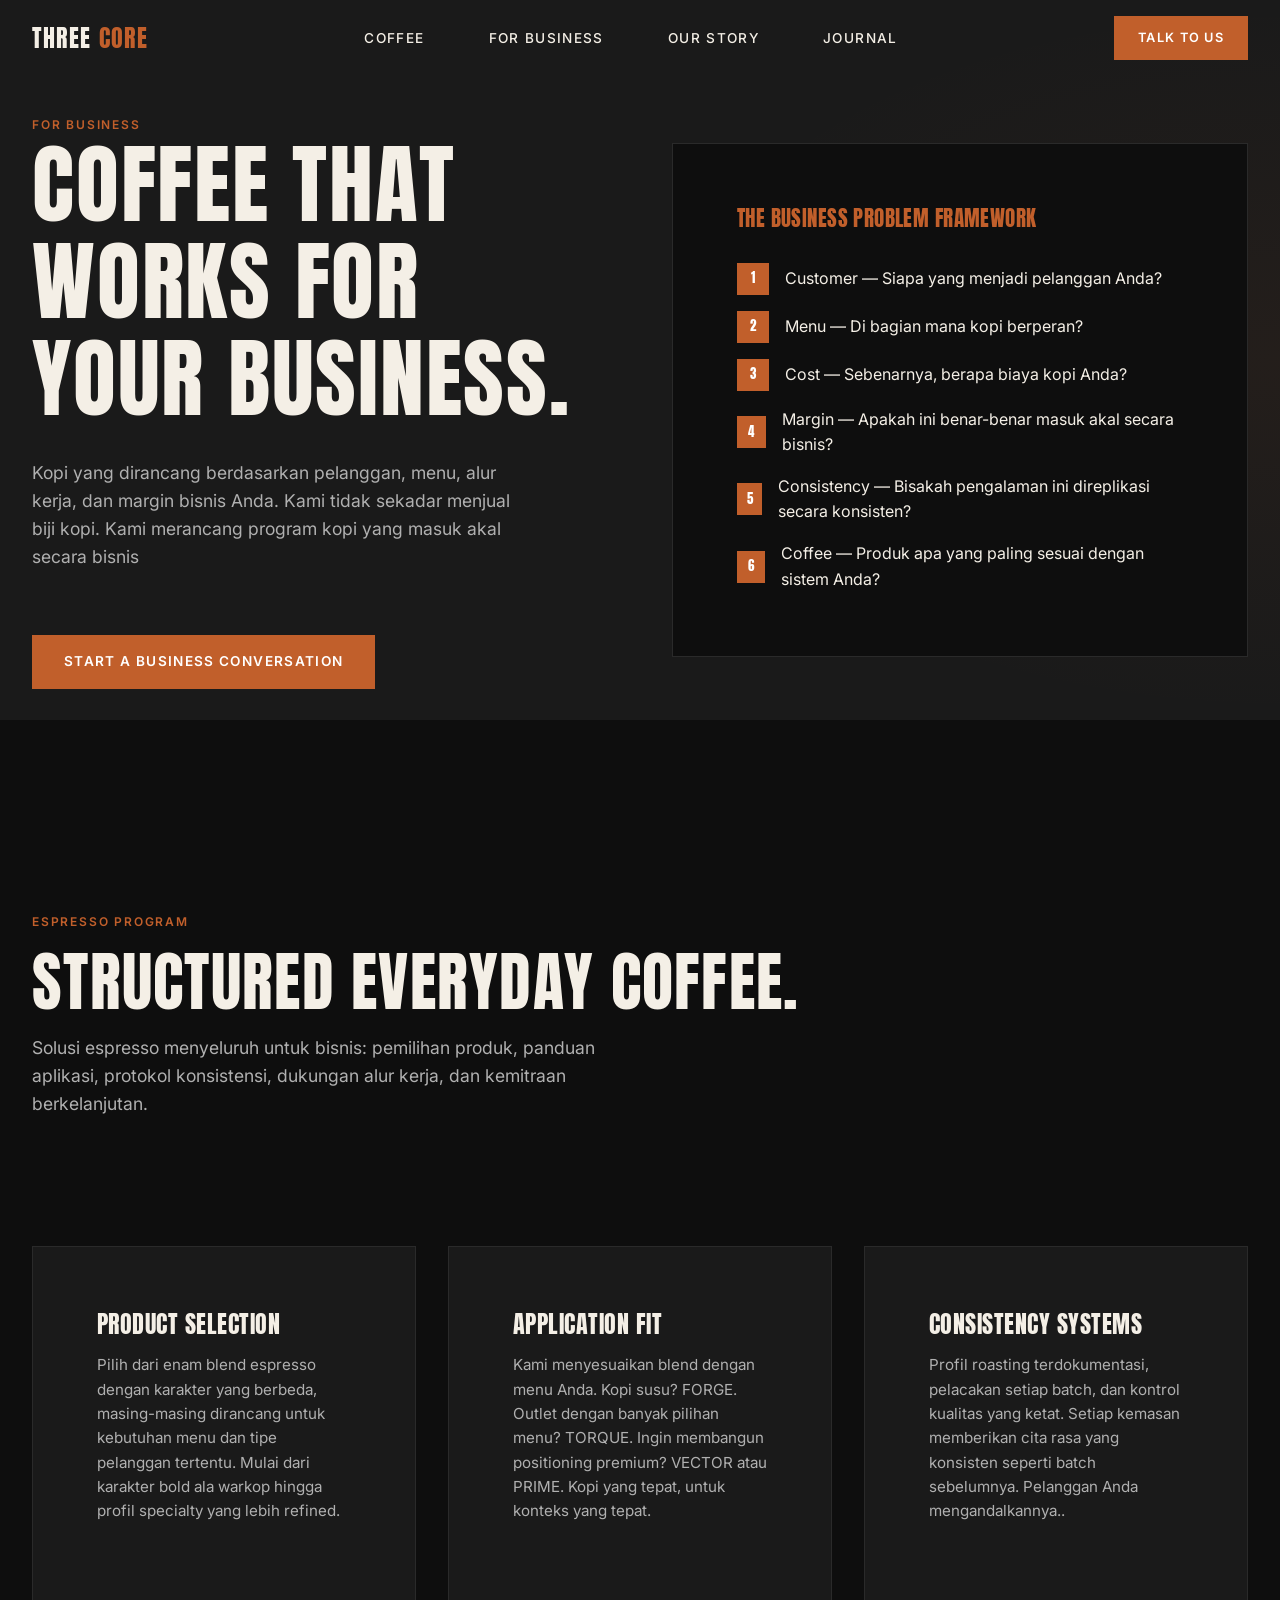
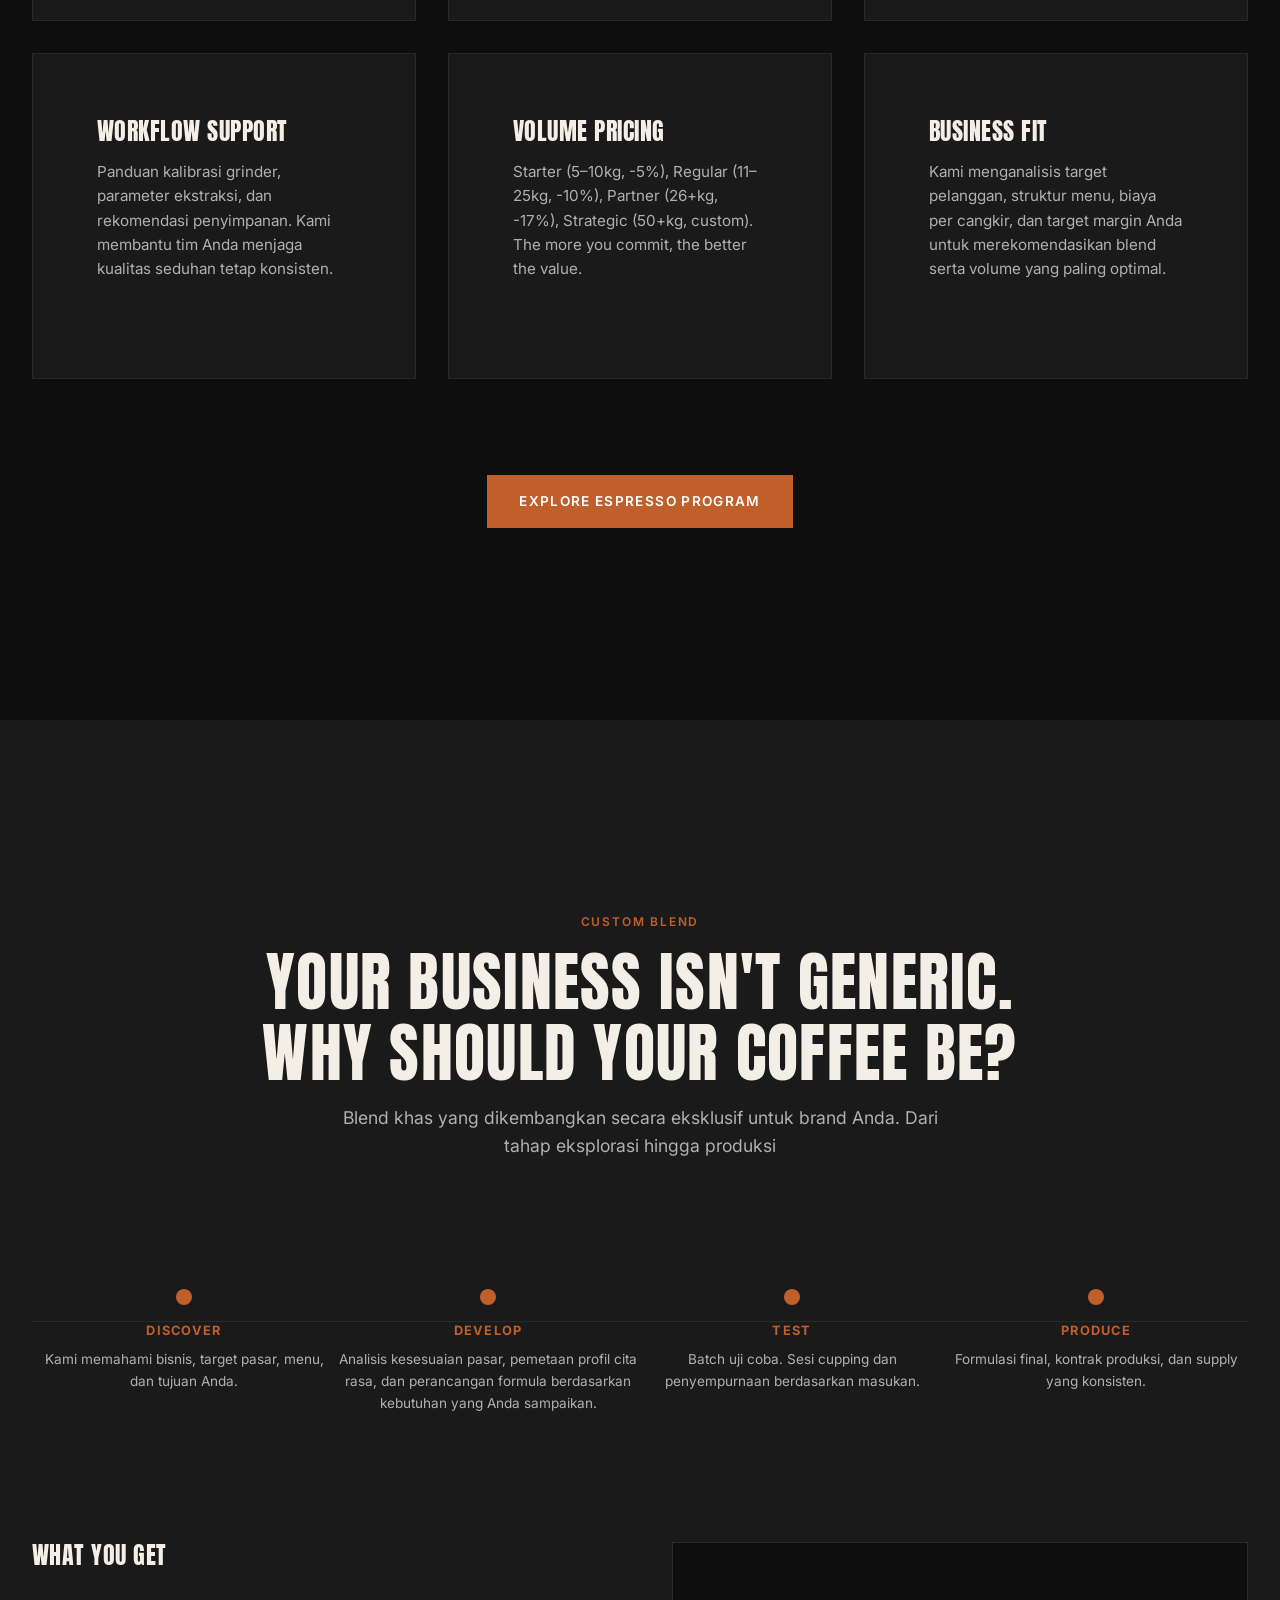
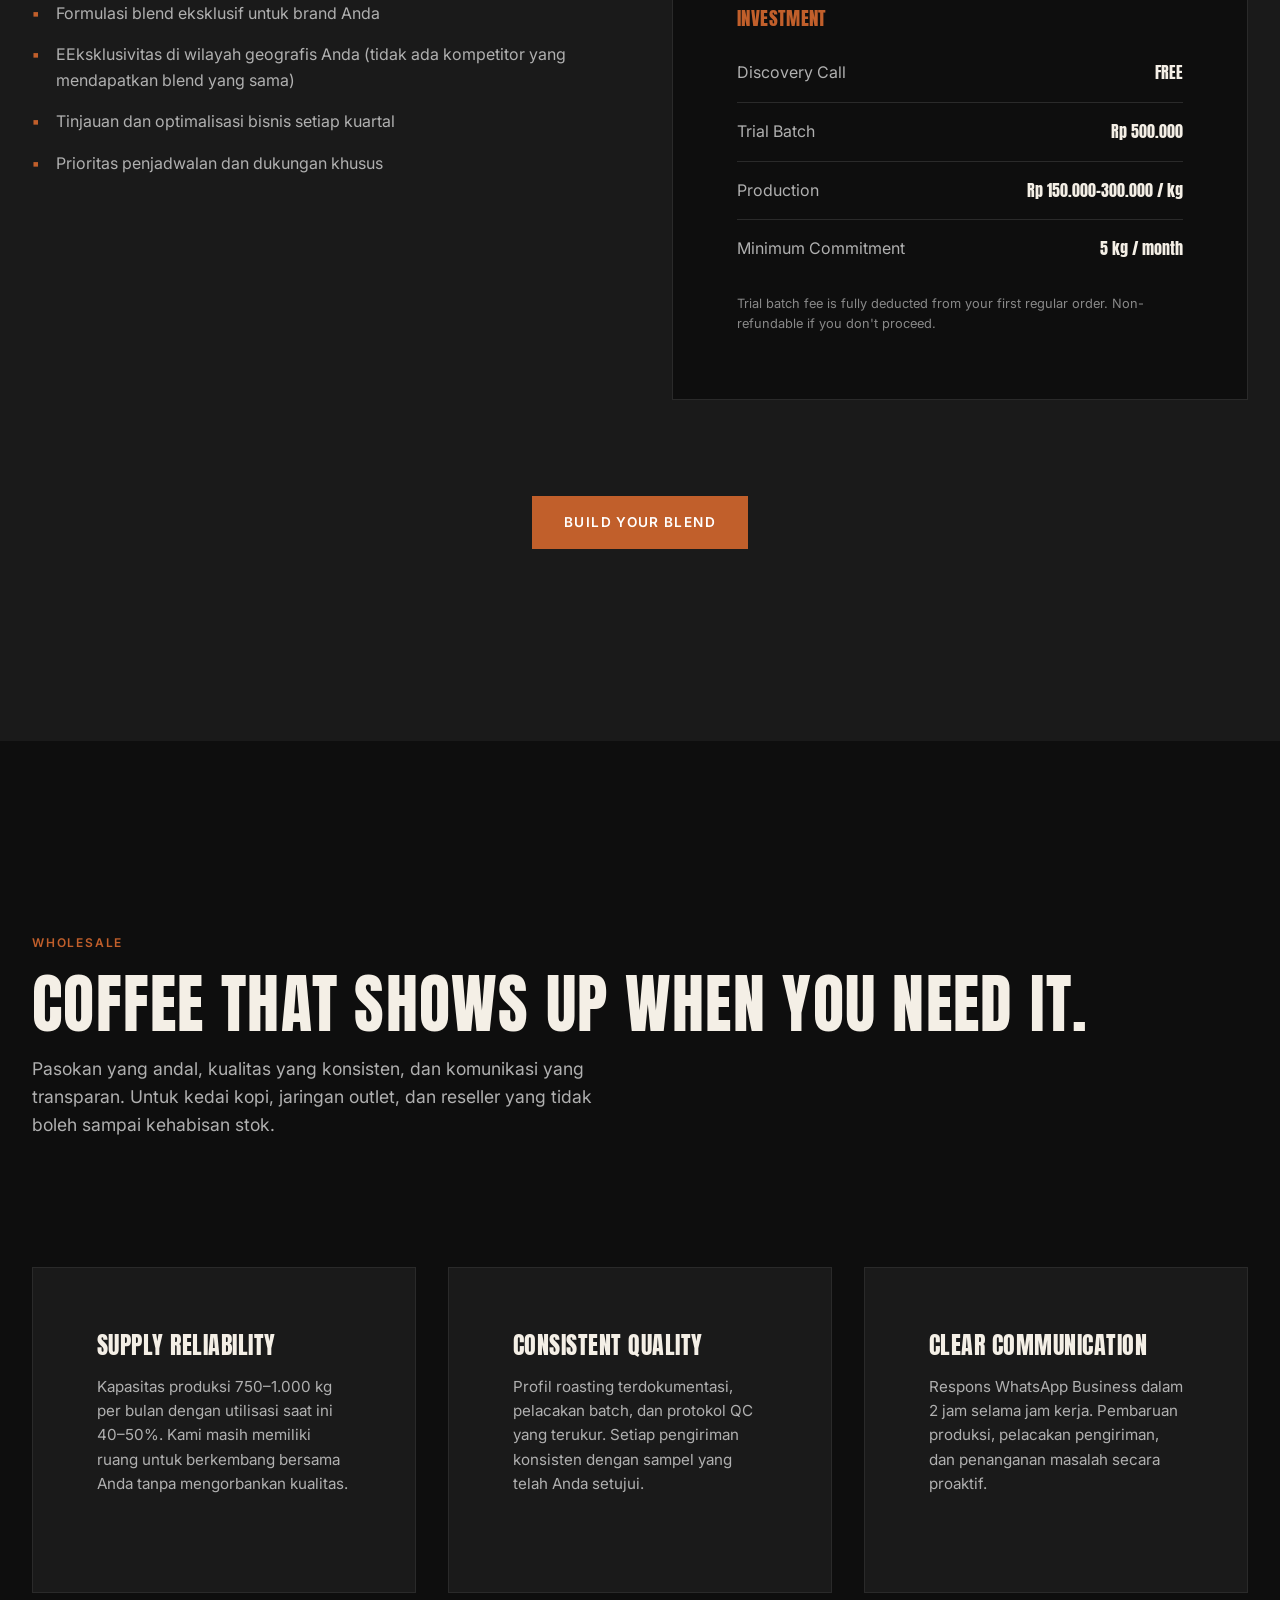
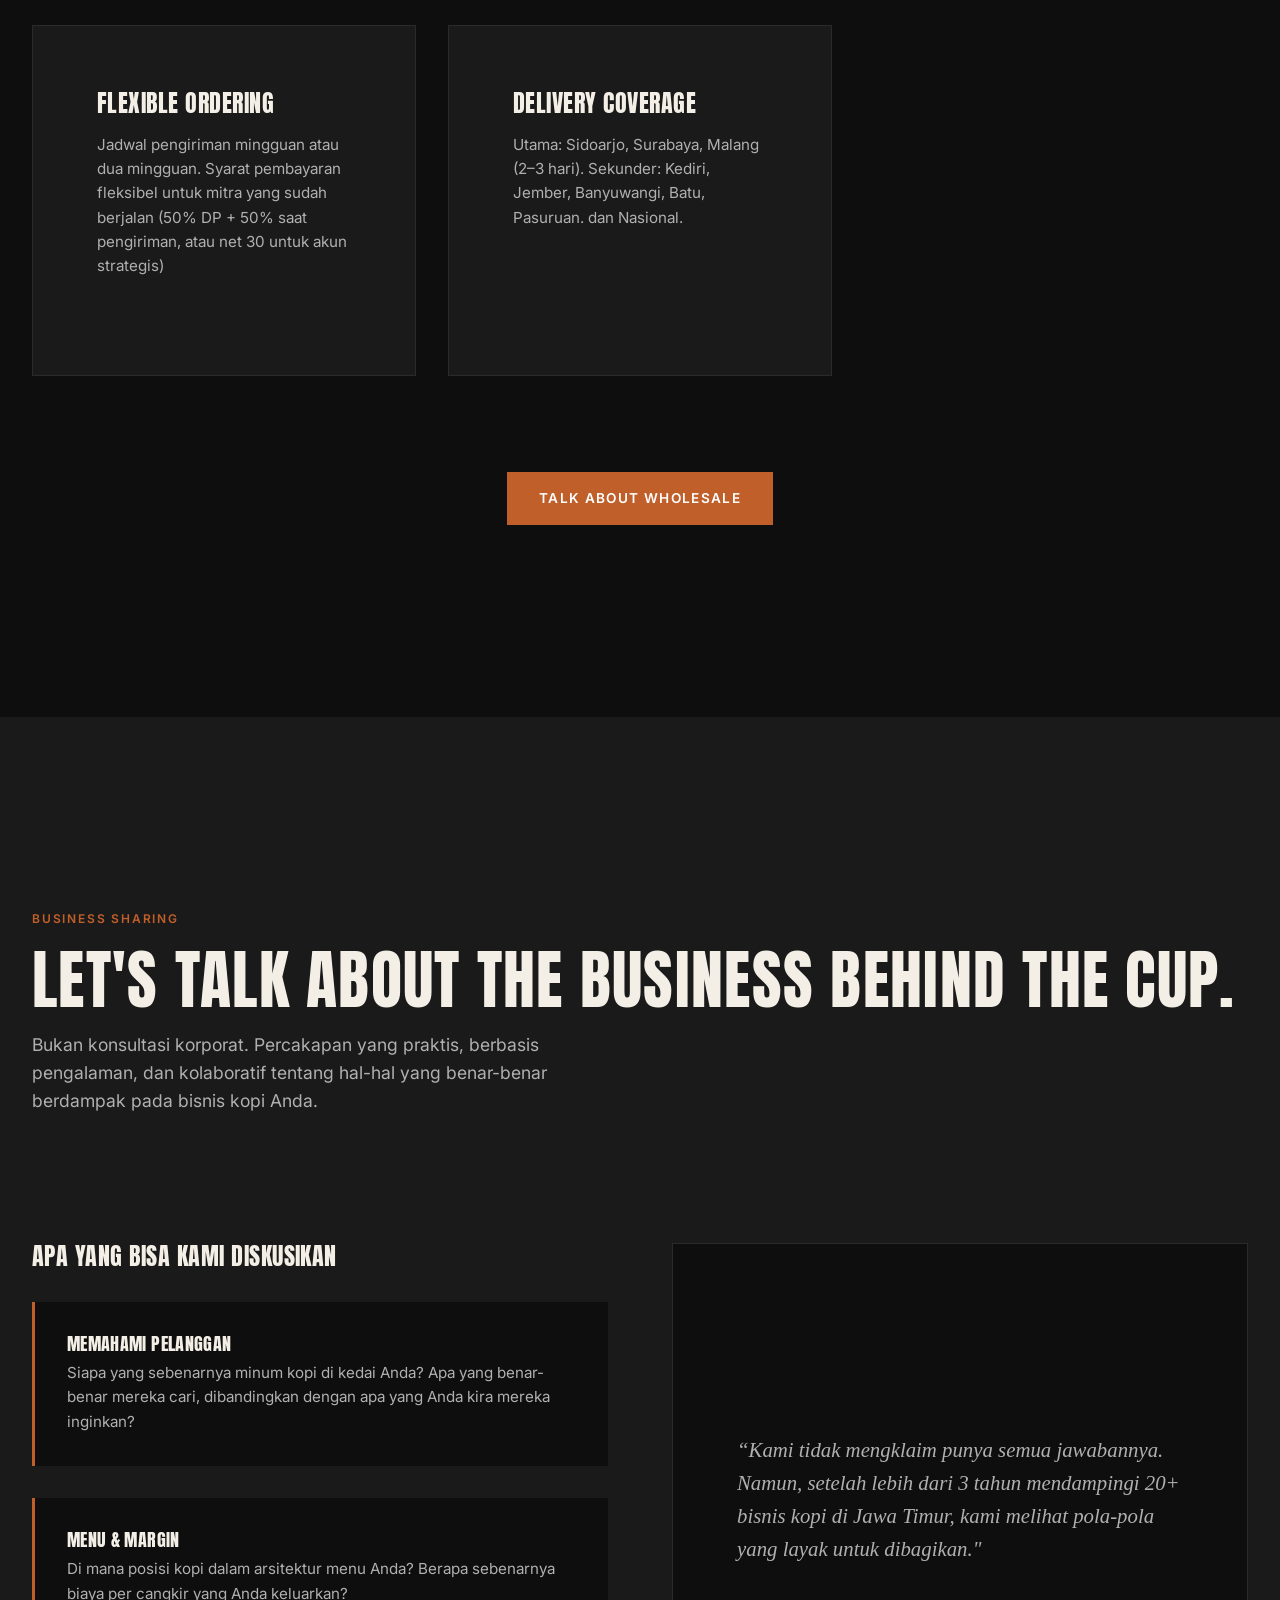
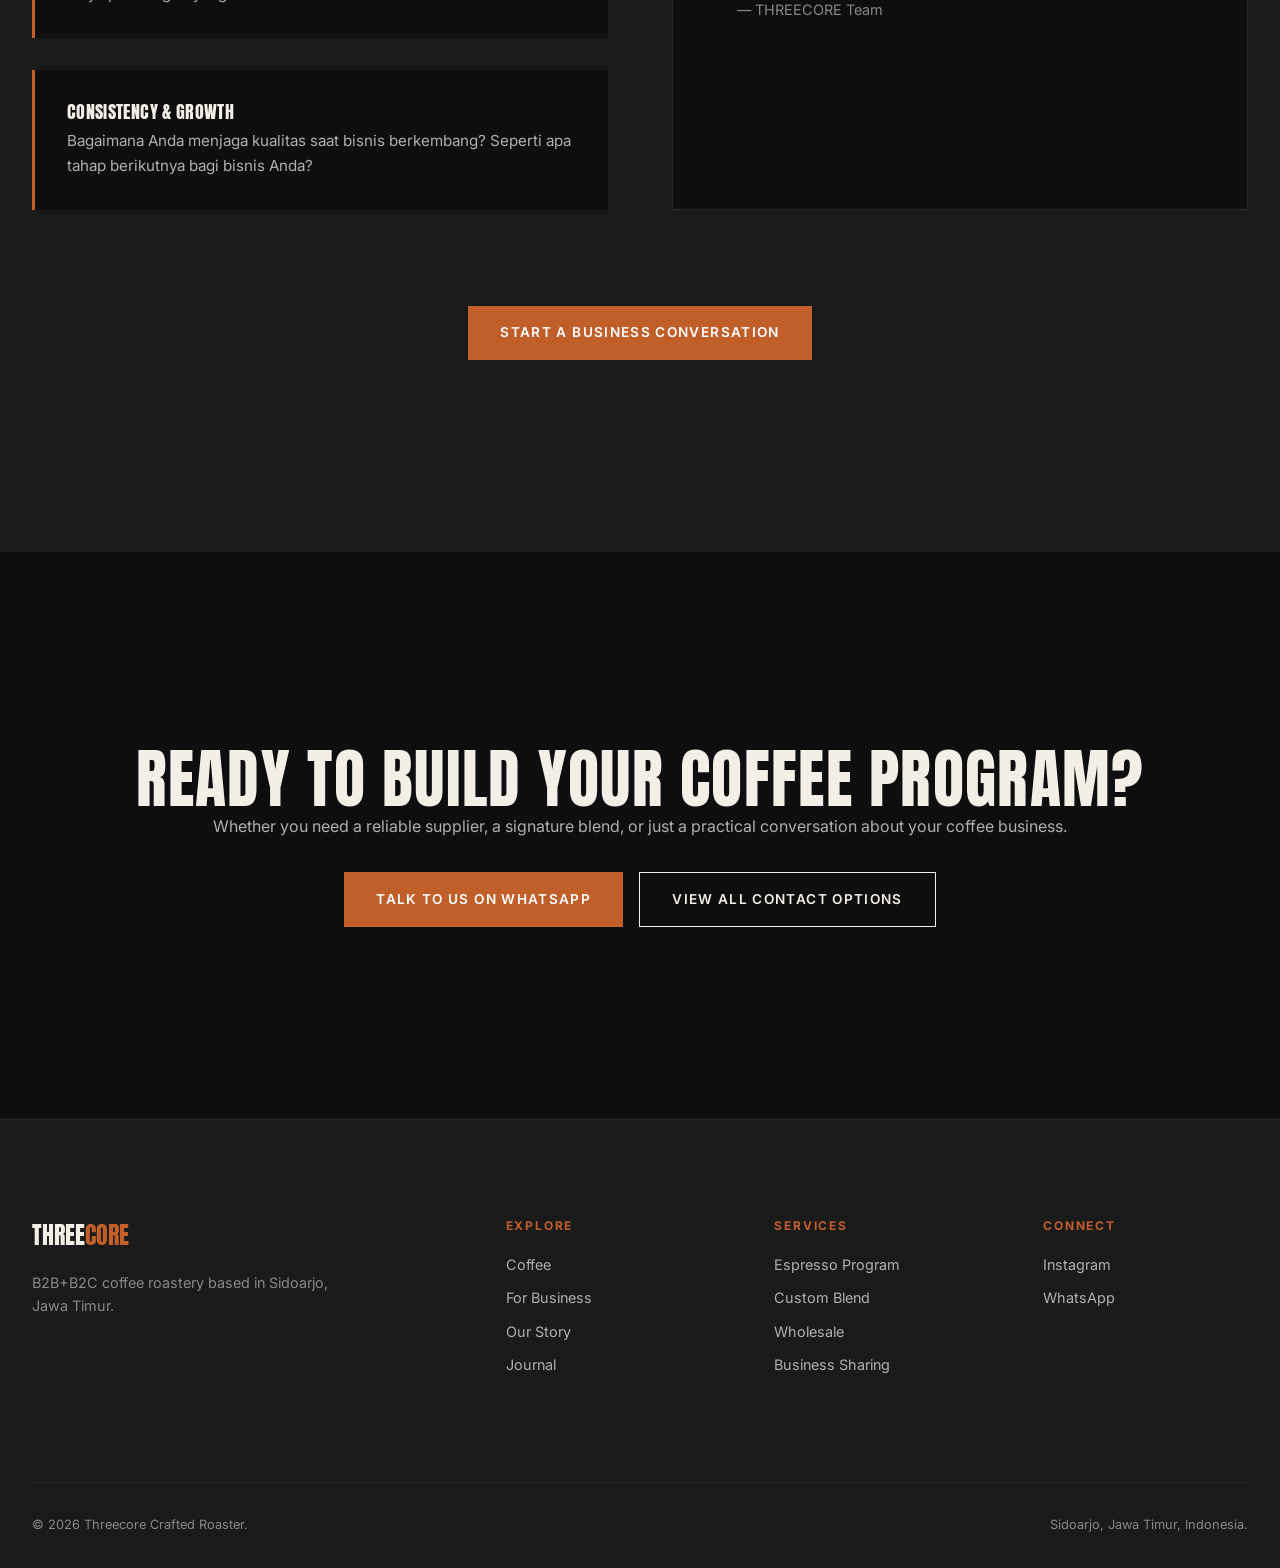
==== commit 8e672aac: "Update business.html" ====
--- a/business.html
+++ b/business.html
@@ -39,7 +39,7 @@
           <span class="label">For Business</span>
           <h1 style="font-size: clamp(2.5rem, 7vw, 5.5rem); margin-bottom: var(--space-md);">COFFEE THAT WORKS FOR YOUR BUSINESS.</h1>
           <p style="color: var(--tcr-gray-light); font-size: 1.1rem; margin-bottom: var(--space-lg); max-width: 500px;">
-            Coffee built around your customers, menu, workflow and margin. We don't sell beans. We build coffee programs that make business sense.
+            Kopi yang dirancang berdasarkan pelanggan, menu, alur kerja, dan margin bisnis Anda. Kami tidak sekadar menjual biji kopi. Kami merancang program kopi yang masuk akal secara bisnis
           </p>
           <a href="https://wa.me/6281234567890?text=Hi%20Threecore%2C%20I%20run%20a%20business%20and%20want%20to%20discuss%20coffee" class="btn btn-primary" target="_blank">Start a Business Conversation</a>
         </div>
@@ -49,27 +49,27 @@
             <div style="display:flex; flex-direction:column; gap: var(--space-sm);">
               <div style="display:flex; align-items:center; gap: var(--space-sm);">
                 <div style="width: 32px; height: 32px; background: var(--tcr-copper); display:flex; align-items:center; justify-content:center; font-family: var(--font-display); color: white; font-size: 0.8rem;">1</div>
-                <span style="color: var(--tcr-cream);">Customer — Who are you serving?</span>
+                <span style="color: var(--tcr-cream);">Customer — Siapa yang menjadi pelanggan Anda?</span>
               </div>
               <div style="display:flex; align-items:center; gap: var(--space-sm);">
                 <div style="width: 32px; height: 32px; background: var(--tcr-copper); display:flex; align-items:center; justify-content:center; font-family: var(--font-display); color: white; font-size: 0.8rem;">2</div>
-                <span style="color: var(--tcr-cream);">Menu — Where does coffee fit?</span>
+                <span style="color: var(--tcr-cream);">Menu — Di bagian mana kopi berperan?</span>
               </div>
               <div style="display:flex; align-items:center; gap: var(--space-sm);">
                 <div style="width: 32px; height: 32px; background: var(--tcr-copper); display:flex; align-items:center; justify-content:center; font-family: var(--font-display); color: white; font-size: 0.8rem;">3</div>
-                <span style="color: var(--tcr-cream);">Cost — What does your coffee really cost?</span>
+                <span style="color: var(--tcr-cream);">Cost — Sebenarnya, berapa biaya kopi Anda?</span>
               </div>
               <div style="display:flex; align-items:center; gap: var(--space-sm);">
                 <div style="width: 32px; height: 32px; background: var(--tcr-copper); display:flex; align-items:center; justify-content:center; font-family: var(--font-display); color: white; font-size: 0.8rem;">4</div>
-                <span style="color: var(--tcr-cream);">Margin — Does it make business sense?</span>
+                <span style="color: var(--tcr-cream);">Margin — Apakah ini benar-benar masuk akal secara bisnis?</span>
               </div>
               <div style="display:flex; align-items:center; gap: var(--space-sm);">
                 <div style="width: 32px; height: 32px; background: var(--tcr-copper); display:flex; align-items:center; justify-content:center; font-family: var(--font-display); color: white; font-size: 0.8rem;">5</div>
-                <span style="color: var(--tcr-cream);">Consistency — Can the experience be reproduced?</span>
+                <span style="color: var(--tcr-cream);">Consistency — Bisakah pengalaman ini direplikasi secara konsisten?</span>
               </div>
               <div style="display:flex; align-items:center; gap: var(--space-sm);">
                 <div style="width: 32px; height: 32px; background: var(--tcr-copper); display:flex; align-items:center; justify-content:center; font-family: var(--font-display); color: white; font-size: 0.8rem;">6</div>
-                <span style="color: var(--tcr-cream);">Coffee — What product fits the system?</span>
+                <span style="color: var(--tcr-cream);">Coffee — Produk apa yang paling sesuai dengan sistem Anda?</span>
               </div>
             </div>
           </div>
@@ -83,24 +83,24 @@
       <div class="section-header reveal">
         <span class="label">Espresso Program</span>
         <h2>STRUCTURED EVERYDAY COFFEE.</h2>
-        <p>A complete espresso solution for businesses: product selection, application guidance, consistency protocols, workflow support, and ongoing partnership.</p>
+        <p>Solusi espresso menyeluruh untuk bisnis: pemilihan produk, panduan aplikasi, protokol konsistensi, dukungan alur kerja, dan kemitraan berkelanjutan.</p>
       </div>
       <div class="grid-3">
         <div class="service-card reveal">
           <h3>Product Selection</h3>
-          <p>Choose from six distinct espresso blends, each engineered for a specific menu application and customer type. From bold warkop-style to refined specialty.</p>
+          <p>Pilih dari enam blend espresso dengan karakter yang berbeda, masing-masing dirancang untuk kebutuhan menu dan tipe pelanggan tertentu. Mulai dari karakter bold ala warkop hingga profil specialty yang lebih refined.</p>
         </div>
         <div class="service-card reveal reveal-delay-1">
           <h3>Application Fit</h3>
-          <p>We match blend to menu. Kopi susu? FORGE. Multi-menu outlet? TORQUE. Premium positioning? VECTOR or PRIME. The right coffee for the right context.</p>
+          <p>Kami menyesuaikan blend dengan menu Anda. Kopi susu? FORGE. Outlet dengan banyak pilihan menu? TORQUE. Ingin membangun positioning premium? VECTOR atau PRIME. Kopi yang tepat, untuk konteks yang tepat.</p>
         </div>
         <div class="service-card reveal reveal-delay-2">
           <h3>Consistency Systems</h3>
-          <p>Documented roasting profiles, batch tracking, and quality control. Every bag tastes like the last one. Your customers depend on it.</p>
+          <p>Profil roasting terdokumentasi, pelacakan setiap batch, dan kontrol kualitas yang ketat. Setiap kemasan memberikan cita rasa yang konsisten seperti batch sebelumnya. Pelanggan Anda mengandalkannya..</p>
         </div>
         <div class="service-card reveal">
           <h3>Workflow Support</h3>
-          <p>Grinder calibration guidance, extraction parameters, and storage recommendations. We help your team execute consistently.</p>
+          <p>Panduan kalibrasi grinder, parameter ekstraksi, dan rekomendasi penyimpanan. Kami membantu tim Anda menjaga kualitas seduhan tetap konsisten.</p>
         </div>
         <div class="service-card reveal reveal-delay-1">
           <h3>Volume Pricing</h3>
@@ -108,7 +108,7 @@
         </div>
         <div class="service-card reveal reveal-delay-2">
           <h3>Business Fit</h3>
-          <p>We analyze your target customer, menu structure, cost per cup, and target margin to recommend the optimal blend and volume.</p>
+          <p>Kami menganalisis target pelanggan, struktur menu, biaya per cangkir, dan target margin Anda untuk merekomendasikan blend serta volume yang paling optimal.</p>
         </div>
       </div>
       <div style="text-align:center; margin-top: var(--space-xl);">
@@ -122,28 +122,28 @@
       <div class="section-header center reveal">
         <span class="label">Custom Blend</span>
         <h2>YOUR BUSINESS ISN'T GENERIC.<br>WHY SHOULD YOUR COFFEE BE?</h2>
-        <p>A signature blend developed exclusively for your brand. From discovery to production in 7 weeks.</p>
+        <p>Blend khas yang dikembangkan secara eksklusif untuk brand Anda. Dari tahap eksplorasi hingga produksi</p>
       </div>
       <div class="process-timeline reveal">
         <div class="process-step">
           <div class="process-step-dot"></div>
           <h5>Discover</h5>
-          <p>30-min free consultation. We learn your business, target market, menu, and goals.</p>
+          <p>Kami memahami bisnis, target pasar, menu, dan tujuan Anda.</p>
         </div>
         <div class="process-step">
           <div class="process-step-dot"></div>
           <h5>Develop</h5>
-          <p>Market-fit analysis, flavor profile mapping, and formula design based on your inputs.</p>
+          <p>Analisis kesesuaian pasar, pemetaan profil cita rasa, dan perancangan formula berdasarkan kebutuhan yang Anda sampaikan.</p>
         </div>
         <div class="process-step">
           <div class="process-step-dot"></div>
           <h5>Test</h5>
-          <p>Trial batch (Rp 500.000, 2–3 variations). Cupping session and feedback iteration.</p>
+          <p>Batch uji coba. Sesi cupping dan penyempurnaan berdasarkan masukan.</p>
         </div>
         <div class="process-step">
           <div class="process-step-dot"></div>
           <h5>Produce</h5>
-          <p>Final formulation, production contract, and consistent supply. Minimum 5kg/month.</p>
+          <p>Formulasi final, kontrak produksi, dan supply yang konsisten.</p>
         </div>
       </div>
       <div class="grid-2" style="margin-top: var(--space-2xl);">
@@ -152,23 +152,19 @@
           <ul style="list-style: none; display: flex; flex-direction: column; gap: var(--space-sm);">
             <li style="display: flex; align-items: flex-start; gap: var(--space-sm); color: var(--tcr-gray-light);">
               <span style="color: var(--tcr-copper); font-weight: 700;">▪</span>
-              <span>Exclusive blend formulation for your brand</span>
+              <span>Formulasi blend eksklusif untuk brand Anda</span>
             </li>
             <li style="display: flex; align-items: flex-start; gap: var(--space-sm); color: var(--tcr-gray-light);">
               <span style="color: var(--tcr-copper); font-weight: 700;">▪</span>
-              <span>Exclusivity in your geographic area (no competitor gets the same blend)</span>
+              <span>EEksklusivitas di wilayah geografis Anda (tidak ada kompetitor yang mendapatkan blend yang sama)</span>
             </li>
             <li style="display: flex; align-items: flex-start; gap: var(--space-sm); color: var(--tcr-gray-light);">
               <span style="color: var(--tcr-copper); font-weight: 700;">▪</span>
-              <span>Quarterly business review and optimization</span>
+              <span>Tinjauan dan optimalisasi bisnis setiap kuartal</span>
             </li>
             <li style="display: flex; align-items: flex-start; gap: var(--space-sm); color: var(--tcr-gray-light);">
               <span style="color: var(--tcr-copper); font-weight: 700;">▪</span>
-              <span>Priority scheduling and dedicated support</span>
-            </li>
-            <li style="display: flex; align-items: flex-start; gap: var(--space-sm); color: var(--tcr-gray-light);">
-              <span style="color: var(--tcr-copper); font-weight: 700;">▪</span>
-              <span>Contract pricing: 6 months (-5%), 12 months (-10% + price guarantee)</span>
+              <span>Prioritas penjadwalan dan dukungan khusus</span>
             </li>
           </ul>
         </div>
@@ -208,32 +204,28 @@
       <div class="section-header reveal">
         <span class="label">Wholesale</span>
         <h2>COFFEE THAT SHOWS UP WHEN YOU NEED IT.</h2>
-        <p>Reliable supply, consistent quality, and clear communication. For coffee shops, chains, and resellers who can't afford to run out.</p>
+        <p>Pasokan yang andal, kualitas yang konsisten, dan komunikasi yang transparan. Untuk kedai kopi, jaringan outlet, dan reseller yang tidak boleh sampai kehabisan stok.</p>
       </div>
       <div class="grid-3">
         <div class="service-card reveal">
           <h3>Supply Reliability</h3>
-          <p>750–1.000 kg monthly capacity with 40–50% current utilization. We have room to grow with you without compromising quality.</p>
+          <p>Kapasitas produksi 750–1.000 kg per bulan dengan utilisasi saat ini 40–50%. Kami masih memiliki ruang untuk berkembang bersama Anda tanpa mengorbankan kualitas.</p>
         </div>
         <div class="service-card reveal reveal-delay-1">
           <h3>Consistent Quality</h3>
-          <p>Documented roasting profiles, batch tracking, and QC protocols. Every delivery matches the sample you approved.</p>
+          <p>Profil roasting terdokumentasi, pelacakan batch, dan protokol QC yang terukur. Setiap pengiriman konsisten dengan sampel yang telah Anda setujui.</p>
         </div>
         <div class="service-card reveal reveal-delay-2">
           <h3>Clear Communication</h3>
-          <p>WhatsApp Business response within 2 hours during work hours. Production updates, delivery tracking, and proactive issue resolution.</p>
+          <p>Respons WhatsApp Business dalam 2 jam selama jam kerja. Pembaruan produksi, pelacakan pengiriman, dan penanganan masalah secara proaktif.</p>
         </div>
         <div class="service-card reveal">
           <h3>Flexible Ordering</h3>
-          <p>Weekly or bi-weekly delivery schedules. Flexible payment terms for established partners (50% DP + 50% on delivery, or net 30 for strategic accounts).</p>
-        </div>
-        <div class="service-card reveal reveal-delay-1">
-          <h3>Reseller Program</h3>
-          <p>Silver (15–30kg, -25%), Gold (30–50kg, -35%), Platinum (50+kg, -40–45%). Marketing assets and soft exclusivity by city.</p>
+          <p>Jadwal pengiriman mingguan atau dua mingguan. Syarat pembayaran fleksibel untuk mitra yang sudah berjalan (50% DP + 50% saat pengiriman, atau net 30 untuk akun strategis)</p>
         </div>
         <div class="service-card reveal reveal-delay-2">
           <h3>Delivery Coverage</h3>
-          <p>Primary: Sidoarjo, Surabaya, Malang (2–3 days). Secondary: Kediri, Jember, Banyuwangi, Batu, Pasuruan. National via marketplace for B2C.</p>
+          <p>Utama: Sidoarjo, Surabaya, Malang (2–3 hari). Sekunder: Kediri, Jember, Banyuwangi, Batu, Pasuruan. dan Nasional.</p>
         </div>
       </div>
       <div style="text-align:center; margin-top: var(--space-xl);">
@@ -247,30 +239,30 @@
       <div class="section-header reveal">
         <span class="label">Business Sharing</span>
         <h2>LET'S TALK ABOUT THE BUSINESS BEHIND THE CUP.</h2>
-        <p>Not corporate consulting. Practical, experienced, collaborative conversations about what actually moves the needle in your coffee business.</p>
+        <p>Bukan konsultasi korporat. Percakapan yang praktis, berbasis pengalaman, dan kolaboratif tentang hal-hal yang benar-benar berdampak pada bisnis kopi Anda.</p>
       </div>
       <div class="grid-2">
         <div class="reveal">
-          <h3 style="font-size: 1.5rem; margin-bottom: var(--space-md);">What We Can Discuss</h3>
+          <h3 style="font-size: 1.5rem; margin-bottom: var(--space-md);">Apa yang Bisa Kami Diskusikan</h3>
           <div style="display:flex; flex-direction:column; gap: var(--space-md);">
             <div style="padding: var(--space-md); background: var(--tcr-black); border-left: 3px solid var(--tcr-copper);">
-              <h4 style="font-size: 1.1rem; margin-bottom: 0.5rem;">Customer Understanding</h4>
-              <p style="color: var(--tcr-gray-light); font-size: 0.95rem;">Who drinks at your shop? What do they actually want vs. what you think they want?</p>
+              <h4 style="font-size: 1.1rem; margin-bottom: 0.5rem;">Memahami Pelanggan</h4>
+              <p style="color: var(--tcr-gray-light); font-size: 0.95rem;">Siapa yang sebenarnya minum kopi di kedai Anda? Apa yang benar-benar mereka cari, dibandingkan dengan apa yang Anda kira mereka inginkan?</p>
             </div>
             <div style="padding: var(--space-md); background: var(--tcr-black); border-left: 3px solid var(--tcr-copper);">
               <h4 style="font-size: 1.1rem; margin-bottom: 0.5rem;">Menu & Margin</h4>
-              <p style="color: var(--tcr-gray-light); font-size: 0.95rem;">Where does coffee fit in your menu architecture? What's your real cost per cup?</p>
+              <p style="color: var(--tcr-gray-light); font-size: 0.95rem;">Di mana posisi kopi dalam arsitektur menu Anda? Berapa sebenarnya biaya per cangkir yang Anda keluarkan?</p>
             </div>
             <div style="padding: var(--space-md); background: var(--tcr-black); border-left: 3px solid var(--tcr-copper);">
               <h4 style="font-size: 1.1rem; margin-bottom: 0.5rem;">Consistency & Growth</h4>
-              <p style="color: var(--tcr-gray-light); font-size: 0.95rem;">How do you maintain quality as you scale? What does the next stage look like?</p>
+              <p style="color: var(--tcr-gray-light); font-size: 0.95rem;">Bagaimana Anda menjaga kualitas saat bisnis berkembang? Seperti apa tahap berikutnya bagi bisnis Anda?</p>
             </div>
           </div>
         </div>
         <div class="reveal reveal-delay-1">
           <div style="padding: var(--space-lg); background: var(--tcr-black); border: 1px solid var(--tcr-charcoal); height: 100%; display: flex; flex-direction: column; justify-content: center;">
             <p class="font-accent" style="font-size: 1.3rem; color: var(--tcr-gray-light); margin-bottom: var(--space-md);">
-              "We don't claim to have all the answers. But after 3+ years serving 20+ coffee businesses in Jawa Timur, we've seen patterns worth sharing."
+             “Kami tidak mengklaim punya semua jawabannya. Namun, setelah lebih dari 3 tahun mendampingi 20+ bisnis kopi di Jawa Timur, kami melihat pola-pola yang layak untuk dibagikan."
             </p>
             <p style="color: var(--tcr-gray); font-size: 0.9rem;">— THREECORE Team</p>
           </div>
--- a/css/style.css
+++ b/css/style.css
@@ -3,7 +3,7 @@
    THREECORE — DESIGN SYSTEM
    ============================================ */
 
-@import url('https://fonts.googleapis.com/css2?family=Anton&family=Inter:wght@300;400;500;600;700&family=Lora:ital,wght@0,400;1,400&display=swap');
+@import url('https://fonts.googleapis.com/css2?family=Anton&family=Inter:wght@300;400;500;600;700&family=Fraunces:ital,opsz,wght@0,9..144,400;0,9..144,500;1,9..144,400;1,9..144,500&display=swap');
 
 :root {
   --tcr-black: #0E0E0E;
@@ -136,12 +136,13 @@
 .btn-secondary:hover { background: var(--tcr-cream); color: var(--tcr-black); }
 .btn-ghost { background: transparent; color: var(--tcr-cream); padding: 0.75rem 0; border-bottom: 2px solid var(--tcr-copper); }
 .btn-ghost:hover { color: var(--tcr-copper); }
-.btn-group { display: flex; gap: var(--space-sm); flex-wrap: wrap; }
+.btn-group { display: flex; gap: var(--space-sm); flex-wrap: wrap; justify-content: center; }
 
 /* Hero */
 .hero {
   min-height: 100vh; display: flex; align-items: center; justify-content: center;
   position: relative; overflow: hidden; background: var(--tcr-black);
+  padding-top: 100px; padding-bottom: 60px;
 }
 .hero-bg {
   position: absolute; inset: 0;
@@ -150,13 +151,12 @@
   pointer-events: none;
 }
 .hero-content { text-align: center; max-width: 900px; padding: var(--space-md); position: relative; z-index: 2; }
-.hero-headline { font-size: clamp(3rem, 12vw, 9rem); line-height: 0.95; margin-bottom: var(--space-md); }
+.hero-headline { font-size: clamp(2.5rem, 7vw, 5.5rem); line-height: 0.95; margin-bottom: var(--space-md); }
 .hero-subline { font-family: var(--font-accent); font-style: italic; font-size: clamp(1rem, 2vw, 1.5rem); color: var(--tcr-gray-light); margin-bottom: var(--space-lg); }
 .hero-formula {
-  position: absolute; bottom: var(--space-lg); left: 50%; transform: translateX(-50%);
+  position: absolute; bottom: var(--space-lg); left: 50%; transform: translateX(-50%); 
   font-family: var(--font-display); font-size: clamp(0.8rem, 1.5vw, 1.2rem); letter-spacing: 0.2em; color: var(--tcr-gray);
 }
-
 /* Philosophy */
 .philosophy {
   min-height: 100vh; display: flex; align-items: center; justify-content: center;
@@ -396,4 +396,25 @@
   .btn-group { flex-direction: column; }
   .btn { width: 100%; }
   .espresso-grid { grid-template-columns: 1fr; }
-}
+  
+  /* ===== PERBAIKAN HERO MOBILE ===== */
+  .hero {
+    padding-top: 120px;
+    padding-bottom: 120px;
+    min-height: 100vh;
+  }
+  .hero-headline {
+    font-size: clamp(2rem, 10vw, 3.5rem);
+  }
+  .hero-subline {
+    font-size: 0.95rem;
+    margin-bottom: var(--space-md);
+  }
+  .hero-formula {
+    font-size: 0.7rem;
+    bottom: var(--space-md);
+    padding: 0 var(--space-md);
+    text-align: center;
+    width: 90%;
+  }
+}
